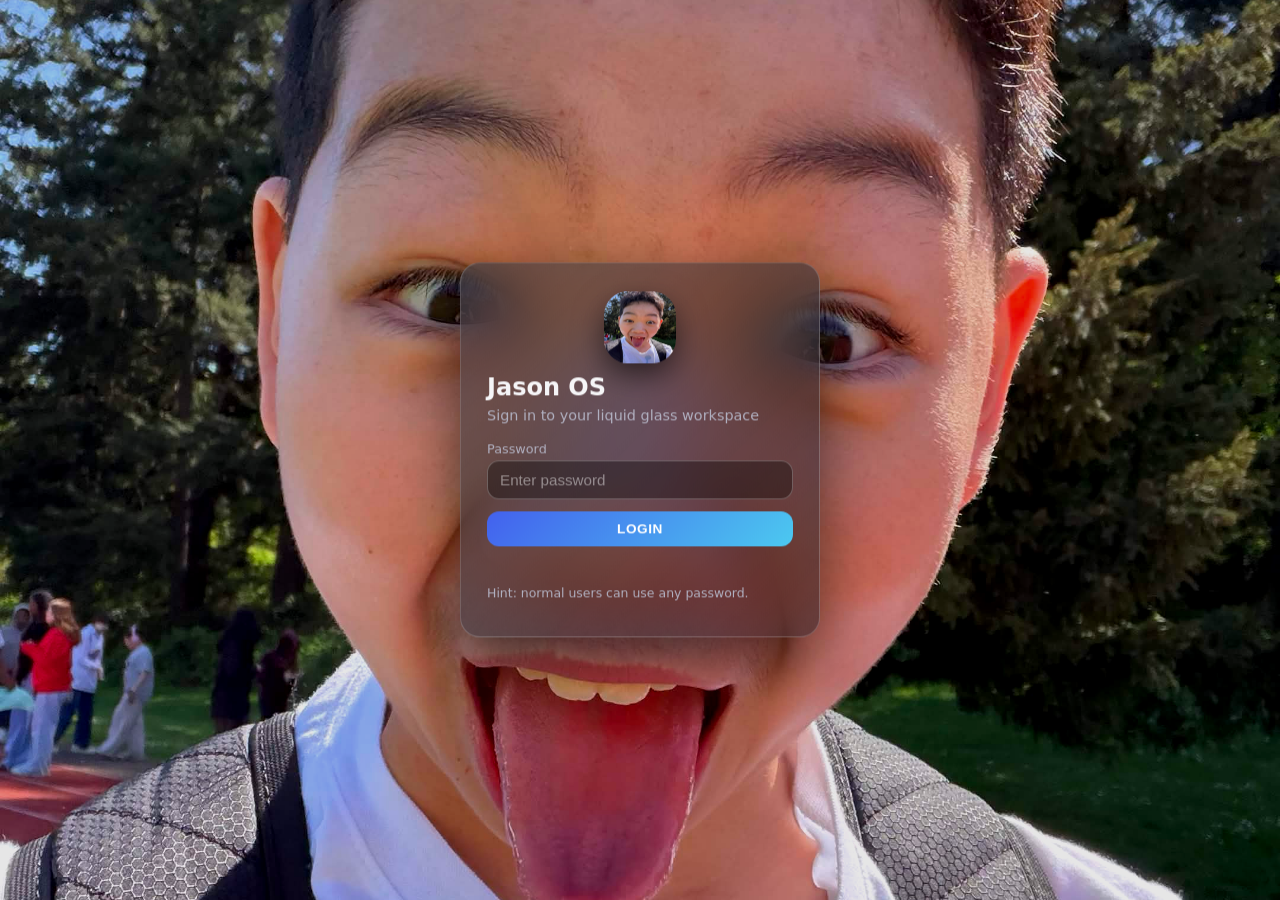
==== admin.html @ bb7172a2 "fully new stuff" ====
<!DOCTYPE html>
<html lang="en">
<head>
  <meta charset="UTF-8" />
  <title>Jason OS – Admin</title>
  <link rel="icon" href="assets/favicon.ico" />
  <link rel="stylesheet" href="css/index.css" />
  <link rel="stylesheet" href="css/app.css" />
  <meta name="viewport" content="width=device-width, initial-scale=1" />
  <script>
    window.addEventListener("load", () => {
      const isAdmin = sessionStorage.getItem("jason_admin") === "true";
      if (!isAdmin) {
        window.location.href = "index.html";
      }
    });
  </script>
</head>
<body class="os-body">
  <div class="os-wallpaper"></div>

  <div class="admin-shell">
    <div class="top-bar glass">
      <div class="top-left">
        <span class="logo-dot red"></span>
        <span class="logo-dot amber"></span>
        <span class="logo-dot green"></span>
        <span class="logo-text">Jason OS Admin</span>
      </div>
      <div class="top-center">
        <span class="top-pill glass-soft">Root Access</span>
      </div>
      <div class="top-right">
        <span class="status-indicator admin"></span>
        <span class="status-text">Privileged</span>
      </div>
    </div>

    <div class="admin-panel glass centered">
      <h1>Admin Control Center</h1>
      <p class="muted">You are running Jason OS in elevated mode.</p>

      <div class="admin-grid">
        <div class="admin-card glass-soft">
          <h3>Users</h3>
          <p class="muted-small">Manage sessions, roles, and access.</p>
        </div>
        <div class="admin-card glass-soft">
          <h3>Processes</h3>
          <p class="muted-small">Monitor running apps and services.</p>
        </div>
        <div class="admin-card glass-soft">
          <h3>Appearance</h3>
          <p class="muted-small">Liquid glass theme is locked on.</p>
        </div>
        <div class="admin-card glass-soft">
          <h3>Power</h3>
          <p class="muted-small">Reboot or shutdown Jason OS.</p>
        </div>
      </div>

      <button class="btn-primary" onclick="window.location.href='index.html'">
        Exit Admin
      </button>
    </div>
  </div>
</body>
</html>
---- css/index.css ----
:root {
  --bg-wallpaper: url("../assets/wallpaper.png");
  --glass-bg: rgba(18, 22, 35, 0.55);
  --glass-bg-soft: rgba(18, 22, 35, 0.35);
  --glass-border: rgba(255, 255, 255, 0.18);
  --accent: #4cc9f0;
  --accent-strong: #4361ee;
  --text-main: #f5f5f7;
  --text-muted: #b0b0c0;
  --danger: #ff4b6e;
  --radius-lg: 20px;
  --radius-md: 12px;
  --blur-strong: 26px;
  --blur-soft: 16px;
  --shadow-soft: 0 22px 60px rgba(0, 0, 0, 0.55);
  --font-main: system-ui, -apple-system, BlinkMacSystemFont, "SF Pro Text",
    "Segoe UI", sans-serif;
}

*,
*::before,
*::after {
  box-sizing: border-box;
}

html,
body {
  margin: 0;
  padding: 0;
  height: 100%;
  font-family: var(--font-main);
  color: var(--text-main);
}

.os-body,
.boot-body {
  position: relative;
  min-height: 100vh;
  overflow: hidden;
  background: radial-gradient(circle at top, #151827 0, #050712 55%, #02030a 100%);
}

.os-wallpaper {
  position: fixed;
  inset: 0;
  background-image: var(--bg-wallpaper);
  background-size: cover;
  background-position: center;
  filter: saturate(1.2) contrast(1.05) brightness(0.9);
  z-index: -2;
}

.glass {
  background: linear-gradient(
      135deg,
      rgba(255, 255, 255, 0.12),
      rgba(255, 255, 255, 0.02)
    ),
    var(--glass-bg);
  border: 1px solid var(--glass-border);
  backdrop-filter: blur(var(--blur-strong)) saturate(1.4);
  -webkit-backdrop-filter: blur(var(--blur-strong)) saturate(1.4);
  box-shadow: var(--shadow-soft);
  border-radius: var(--radius-lg);
}

.glass-soft {
  background: linear-gradient(
      135deg,
      rgba(255, 255, 255, 0.08),
      rgba(255, 255, 255, 0.01)
    ),
    var(--glass-bg-soft);
  border-radius: var(--radius-md);
  border: 1px solid rgba(255, 255, 255, 0.12);
  backdrop-filter: blur(var(--blur-soft)) saturate(1.3);
  -webkit-backdrop-filter: blur(var(--blur-soft)) saturate(1.3);
}

.centered {
  position: absolute;
  top: 50%;
  left: 50%;
  transform: translate(-50%, -50%);
}

.hidden {
  display: none !important;
}

/* Boot */

.boot-container {
  width: 360px;
  padding: 32px 28px 24px;
  text-align: center;
}

.boot-logo-wrap {
  display: inline-flex;
  padding: 6px;
  border-radius: 24px;
  background: radial-gradient(circle at top, rgba(255, 255, 255, 0.2), transparent);
}

.boot-logo {
  width: 80px;
  height: 80px;
  border-radius: 22px;
}

.boot-title {
  margin: 14px 0 4px;
  font-size: 1.6rem;
  letter-spacing: 0.12em;
  text-transform: uppercase;
}

.boot-subtitle {
  margin: 4px 0 18px;
  color: var(--text-muted);
  font-size: 0.9rem;
}

.boot-progress {
  width: 100%;
  height: 6px;
  border-radius: 999px;
  background: rgba(255, 255, 255, 0.08);
  overflow: hidden;
}

.boot-bar {
  width: 0;
  height: 100%;
  border-radius: inherit;
  background: linear-gradient(90deg, var(--accent), var(--accent-strong));
}

.boot-hint {
  margin-top: 10px;
  font-size: 0.8rem;
  color: var(--text-muted);
}

/* Login */

.login-card {
  width: 360px;
  padding: 28px 26px 24px;
  text-align: left;
}

.login-avatar-wrap {
  display: flex;
  justify-content: center;
  margin-bottom: 10px;
}

.login-avatar {
  width: 72px;
  height: 72px;
  border-radius: 24px;
  box-shadow: 0 12px 30px rgba(0, 0, 0, 0.6);
}

.login-title {
  margin: 0;
  font-size: 1.5rem;
}

.login-subtitle {
  margin: 6px 0 18px;
  color: var(--text-muted);
  font-size: 0.9rem;
}

.login-field-group {
  margin-bottom: 12px;
}

.login-label {
  display: block;
  font-size: 0.8rem;
  color: var(--text-muted);
  margin-bottom: 4px;
}

.login-input {
  width: 100%;
  padding: 10px 12px;
  border-radius: var(--radius-md);
  border: 1px solid rgba(255, 255, 255, 0.25);
  background: rgba(0, 0, 0, 0.35);
  color: var(--text-main);
  outline: none;
  font-size: 0.95rem;
}

.login-input::placeholder {
  color: rgba(255, 255, 255, 0.45);
}

.login-input:focus {
  border-color: var(--accent);
  box-shadow: 0 0 0 1px rgba(76, 201, 240, 0.4);
}

.btn-primary {
  width: 100%;
  padding: 10px 12px;
  border-radius: var(--radius-md);
  border: none;
  cursor: pointer;
  background: linear-gradient(135deg, var(--accent-strong), var(--accent));
  color: #fff;
  font-weight: 600;
  letter-spacing: 0.04em;
  text-transform: uppercase;
  font-size: 0.85rem;
}

.btn-primary:hover {
  filter: brightness(1.05);
}

.login-error {
  margin-top: 8px;
  min-height: 18px;
  font-size: 0.8rem;
  color: var(--danger);
}

.login-footnote {
  margin-top: 10px;
  font-size: 0.78rem;
  color: var(--text-muted);
}

/* Admin */

.admin-shell {
  position: relative;
  width: 100%;
  height: 100vh;
}

.admin-panel {
  width: 760px;
  padding: 28px 26px 24px;
}

.admin-panel h1 {
  margin-top: 0;
  margin-bottom: 6px;
}

.admin-grid {
  margin: 18px 0 20px;
  display: grid;
  grid-template-columns: repeat(2, minmax(0, 1fr));
  gap: 14px;
}

.admin-card {
  padding: 14px 12px;
}

.muted {
  color: var(--text-muted);
  font-size: 0.9rem;
}

.muted-small {
  color: var(--text-muted);
  font-size: 0.82rem;
}
---- css/app.css ----
.desktop {
  position: relative;
  width: 100%;
  height: 100vh;
}

/* Top bar */

.top-bar {
  position: fixed;
  top: 14px;
  left: 50%;
  transform: translateX(-50%);
  width: min(980px, 100% - 32px);
  padding: 8px 14px;
  display: flex;
  justify-content: space-between;
  align-items: center;
  border-radius: 999px;
  font-size: 0.85rem;
}

.top-left,
.top-center,
.top-right {
  display: flex;
  align-items: center;
  gap: 8px;
}

.logo-text {
  font-weight: 600;
  letter-spacing: 0.12em;
  text-transform: uppercase;
  font-size: 0.78rem;
}

.logo-dot {
  width: 8px;
  height: 8px;
  border-radius: 999px;
}

.logo-dot.red {
  background: #ff5f57;
}

.logo-dot.amber {
  background: #febc2e;
}

.logo-dot.green {
  background: #28c840;
}

.top-pill {
  padding: 4px 10px;
  font-size: 0.75rem;
}

.status-indicator {
  width: 8px;
  height: 8px;
  border-radius: 999px;
  background: #4ade80;
  box-shadow: 0 0 0 4px rgba(74, 222, 128, 0.18);
}

.status-indicator.admin {
  background: #f97316;
  box-shadow: 0 0 0 4px rgba(249, 115, 22, 0.18);
}

.status-text {
  font-size: 0.78rem;
  color: var(--text-muted);
}

/* Dock */

.dock {
  position: fixed;
  bottom: 18px;
  left: 50%;
  transform: translateX(-50%);
  display: flex;
  gap: 14px;
  padding: 8px 14px;
  border-radius: 999px;
  backdrop-filter: blur(22px) saturate(1.4);
  -webkit-backdrop-filter: blur(22px) saturate(1.4);
}

.dock-item {
  border: none;
  background: transparent;
  display: flex;
  flex-direction: column;
  align-items: center;
  font-size: 0.75rem;
  color: var(--text-muted);
  cursor: pointer;
  padding: 4px 6px;
}

.dock-item img {
  width: 44px;
  height: 44px;
  border-radius: 16px;
  margin-bottom: 4px;
  transition: transform 0.18s ease, box-shadow 0.18s ease;
}

/* Dock hover + bounce */

.dock-hover {
  transform: scale(1.22) translateY(-6px);
  box-shadow: 0 14px 30px rgba(0, 0, 0, 0.6);
}

.dock-bounce {
  animation: dockBounce 0.6s ease;
}

@keyframes dockBounce {
  0% {
    transform: translateY(0);
  }
  30% {
    transform: translateY(-18px);
  }
  60% {
    transform: translateY(4px);
  }
  100% {
    transform: translateY(0);
  }
}

/* Window */

.window {
  position: absolute;
  top: 20%;
  left: 50%;
  transform: translateX(-50%);
  width: min(760px, 100% - 40px);
  min-height: 260px;
  overflow: hidden;
}

.window-header {
  display: flex;
  justify-content: space-between;
  align-items: center;
  padding: 8px 12px;
  border-bottom: 1px solid rgba(255, 255, 255, 0.18);
  font-size: 0.85rem;
}

.window-left {
  display: flex;
  align-items: center;
  gap: 8px;
}

.win-dot {
  width: 10px;
  height: 10px;
  border-radius: 999px;
  display: inline-block;
  cursor: pointer;
}

.win-dot.close {
  background: #ff5f57;
}

.win-dot.min {
  background: #febc2e;
}

.win-dot.max {
  background: #28c840;
}

.window-title {
  font-size: 0.82rem;
  color: var(--text-muted);
}

.window-right {
  display: flex;
  align-items: center;
}

.window-badge {
  padding: 3px 8px;
  border-radius: 999px;
  font-size: 0.72rem;
  background: rgba(255, 255, 255, 0.08);
  color: var(--text-muted);
}

.window-body {
  padding: 16px 14px 18px;
}

.window-columns {
  display: grid;
  grid-template-columns: minmax(0, 2fr) minmax(0, 1.2fr);
  gap: 16px;
}

.window-col h1 {
  margin-top: 0;
  margin-bottom: 6px;
}

.window-col p {
  margin: 0;
}

.feature-list {
  list-style: none;
  padding: 0;
  margin: 12px 0 0;
}

.feature-list li {
  display: flex;
  align-items: center;
  gap: 6px;
  font-size: 0.86rem;
  color: var(--text-muted);
  margin-bottom: 4px;
}

.feature-list .bullet {
  width: 6px;
  height: 6px;
  border-radius: 999px;
  background: var(--accent);
}

/* Text helpers */

.muted {
  color: var(--text-muted);
  font-size: 0.9rem;
}

.muted-small {
  color: var(--text-muted);
  font-size: 0.82rem;
}

/* Window animations */

.window-zoom {
  animation: zoomOpen 0.28s cubic-bezier(0.25, 0.8, 0.25, 1);
}

@keyframes zoomOpen {
  0% {
    transform: translateX(-50%) scale(0.82);
    opacity: 0;
  }
  100% {
    transform: translateX(-50%) scale(1);
    opacity: 1;
  }
}

.window-minimize {
  animation: minimizeWin 0.28s cubic-bezier(0.4, 0, 0.2, 1);
  transform-origin: bottom center;
}

@keyframes minimizeWin {
  0% {
    transform: translateX(-50%) scale(1);
    opacity: 1;
  }
  100% {
    transform: translateX(-50%) scale(0.1) translateY(40px);
    opacity: 0;
  }
}

/* Responsive tweaks */

@media (max-width: 640px) {
  .top-bar {
    width: calc(100% - 20px);
  }

  .window-columns {
    grid-template-columns: minmax(0, 1fr);
  }

  .admin-panel {
    width: calc(100% - 32px);
  }

  .login-card {
    width: calc(100% - 32px);
  }
}
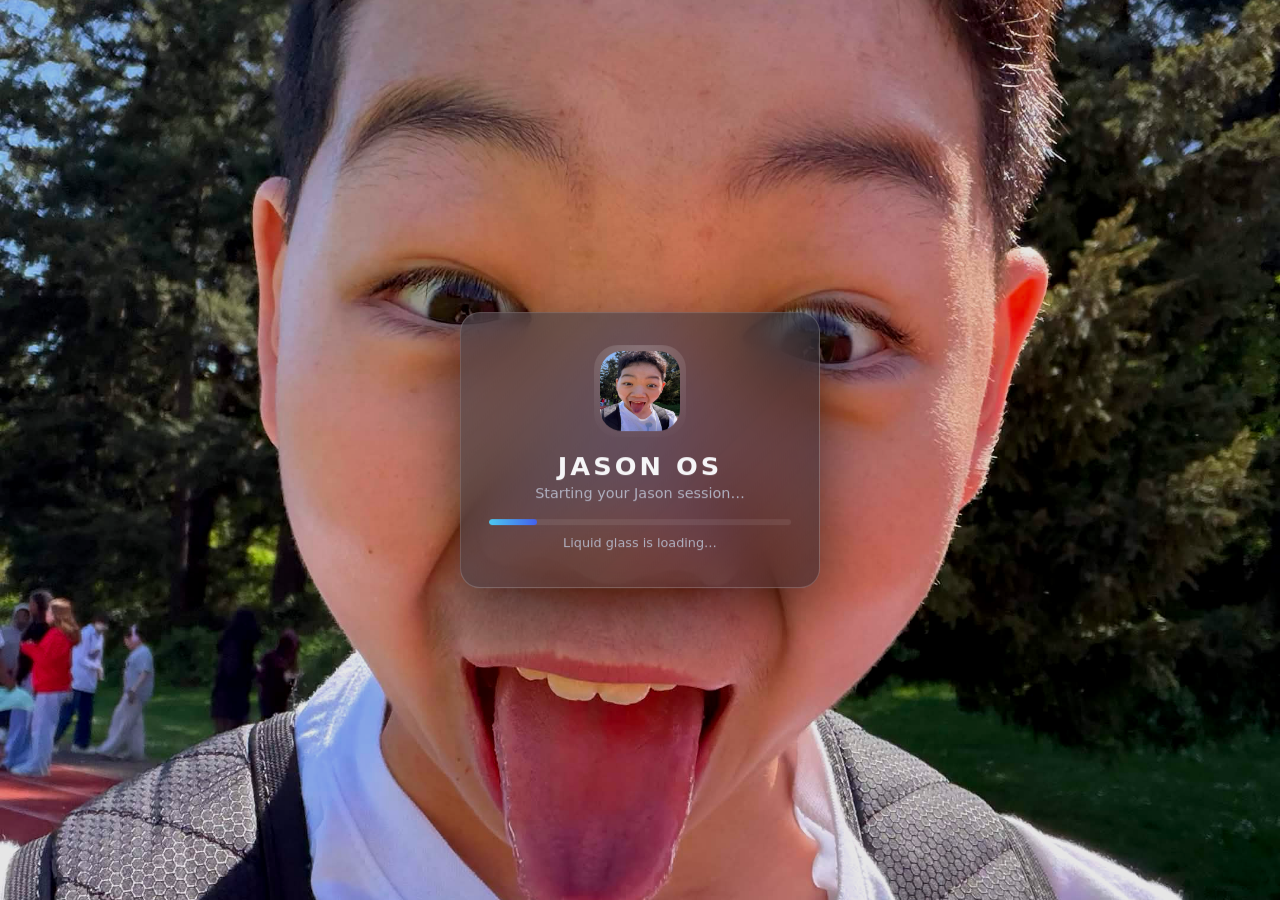
==== commit dec77813: "new stuff" ====
--- a/admin.html
+++ b/admin.html
@@ -4,6 +4,7 @@
   <meta charset="UTF-8" />
   <title>Jason OS – Admin</title>
   <link rel="icon" href="assets/favicon.ico" />
+  <link rel="stylesheet" href="https://fonts.googleapis.com/css2?family=Montserrat:wght@500;700&display=swap" />
   <link rel="stylesheet" href="css/index.css" />
   <link rel="stylesheet" href="css/app.css" />
   <meta name="viewport" content="width=device-width, initial-scale=1" />
@@ -11,7 +12,7 @@
     window.addEventListener("load", () => {
       const isAdmin = sessionStorage.getItem("jason_admin") === "true";
       if (!isAdmin) {
-        window.location.href = "index.html";
+        window.location.href = "boot/boot.html";
       }
     });
   </script>
@@ -59,7 +60,7 @@
         </div>
       </div>
 
-      <button class="btn-primary" onclick="window.location.href='index.html'">
+      <button class="btn-primary" onclick="window.location.href='boot/boot.html'">
         Exit Admin
       </button>
     </div>
--- a/css/index.css
+++ b/css/index.css
@@ -1,5 +1,6 @@
 :root {
-  --bg-wallpaper: url("../assets/wallpaper.png");
+  --bg-wallpaper-light: url("../assets/wallpaper.png");
+  --bg-wallpaper-dark: url("../assets/wallpaper-dark.png");
   --glass-bg: rgba(18, 22, 35, 0.55);
   --glass-bg-soft: rgba(18, 22, 35, 0.35);
   --glass-border: rgba(255, 255, 255, 0.18);
@@ -43,11 +44,17 @@
 .os-wallpaper {
   position: fixed;
   inset: 0;
-  background-image: var(--bg-wallpaper);
+  background-image: var(--bg-wallpaper-light);
   background-size: cover;
   background-position: center;
   filter: saturate(1.2) contrast(1.05) brightness(0.9);
   z-index: -2;
+}
+
+@media (prefers-color-scheme: dark) {
+  .os-wallpaper {
+    background-image: var(--bg-wallpaper-dark);
+  }
 }
 
 .glass {
@@ -143,65 +150,44 @@
   color: var(--text-muted);
 }
 
-/* Login */
-
-.login-card {
+/* Auth */
+
+.auth-shell {
+  position: fixed;
+  inset: 0;
+  display: flex;
+  align-items: center;
+  justify-content: center;
+  padding: 16px;
+}
+
+.auth-card {
   width: 360px;
-  padding: 28px 26px 24px;
-  text-align: left;
-}
-
-.login-avatar-wrap {
-  display: flex;
-  justify-content: center;
-  margin-bottom: 10px;
-}
-
-.login-avatar {
-  width: 72px;
-  height: 72px;
-  border-radius: 24px;
-  box-shadow: 0 12px 30px rgba(0, 0, 0, 0.6);
-}
-
-.login-title {
-  margin: 0;
-  font-size: 1.5rem;
-}
-
-.login-subtitle {
-  margin: 6px 0 18px;
-  color: var(--text-muted);
-  font-size: 0.9rem;
-}
-
-.login-field-group {
+  padding: 24px 22px 20px;
+}
+
+.auth-card h2 {
+  margin-top: 0;
   margin-bottom: 12px;
 }
 
-.login-label {
-  display: block;
-  font-size: 0.8rem;
-  color: var(--text-muted);
-  margin-bottom: 4px;
-}
-
-.login-input {
-  width: 100%;
-  padding: 10px 12px;
+.auth-input {
+  width: 100%;
+  padding: 9px 11px;
   border-radius: var(--radius-md);
   border: 1px solid rgba(255, 255, 255, 0.25);
   background: rgba(0, 0, 0, 0.35);
   color: var(--text-main);
   outline: none;
-  font-size: 0.95rem;
-}
-
-.login-input::placeholder {
+  font-size: 0.9rem;
+  margin-bottom: 10px;
+}
+
+.auth-input::placeholder {
   color: rgba(255, 255, 255, 0.45);
 }
 
-.login-input:focus {
+.auth-input:focus {
   border-color: var(--accent);
   box-shadow: 0 0 0 1px rgba(76, 201, 240, 0.4);
 }
@@ -224,17 +210,22 @@
   filter: brightness(1.05);
 }
 
-.login-error {
-  margin-top: 8px;
+.auth-error {
+  margin-top: 6px;
   min-height: 18px;
   font-size: 0.8rem;
   color: var(--danger);
 }
 
-.login-footnote {
+.auth-switch {
   margin-top: 10px;
-  font-size: 0.78rem;
-  color: var(--text-muted);
+  font-size: 0.8rem;
+  color: var(--text-muted);
+}
+
+.auth-switch span {
+  color: var(--accent);
+  cursor: pointer;
 }
 
 /* Admin */
--- a/css/app.css
+++ b/css/app.css
@@ -76,6 +76,47 @@
   color: var(--text-muted);
 }
 
+.logout-btn {
+  padding: 6px 12px;
+  border-radius: 12px;
+  border: none;
+  cursor: pointer;
+  color: var(--text-main);
+  background: rgba(255, 255, 255, 0.08);
+  font-size: 0.75rem;
+}
+
+.logout-btn:hover {
+  background: rgba(255, 255, 255, 0.18);
+}
+
+/* Desktop title */
+
+.desktop-title {
+  position: fixed;
+  top: 22%;
+  left: 50%;
+  transform: translateX(-50%);
+  text-align: center;
+  pointer-events: none;
+}
+
+.jason-title {
+  font-family: "Montserrat", sans-serif;
+  font-size: 4rem;
+  font-weight: 700;
+  color: white;
+  text-shadow: 0 8px 30px rgba(0, 0, 0, 0.4);
+  margin: 0;
+}
+
+.jason-subtitle {
+  font-family: "Montserrat", sans-serif;
+  font-size: 1.2rem;
+  color: rgba(255, 255, 255, 0.85);
+  margin-top: 8px;
+}
+
 /* Dock */
 
 .dock {
@@ -137,11 +178,11 @@
   }
 }
 
-/* Window */
+/* Windows */
 
 .window {
   position: absolute;
-  top: 20%;
+  top: 32%;
   left: 50%;
   transform: translateX(-50%);
   width: min(760px, 100% - 40px);
@@ -243,19 +284,9 @@
   background: var(--accent);
 }
 
-/* Text helpers */
-
-.muted {
-  color: var(--text-muted);
-  font-size: 0.9rem;
-}
-
-.muted-small {
-  color: var(--text-muted);
-  font-size: 0.82rem;
-}
-
-/* Window animations */
+/* Profile window reuses .window + .auth-input */
+
+/* Animations */
 
 .window-zoom {
   animation: zoomOpen 0.28s cubic-bezier(0.25, 0.8, 0.25, 1);
@@ -288,7 +319,7 @@
   }
 }
 
-/* Responsive tweaks */
+/* Responsive */
 
 @media (max-width: 640px) {
   .top-bar {
@@ -303,7 +334,16 @@
     width: calc(100% - 32px);
   }
 
-  .login-card {
+  .auth-card,
+  .boot-container {
     width: calc(100% - 32px);
   }
+
+  .jason-title {
+    font-size: 2.8rem;
+  }
+
+  .jason-subtitle {
+    font-size: 1rem;
+  }
 }
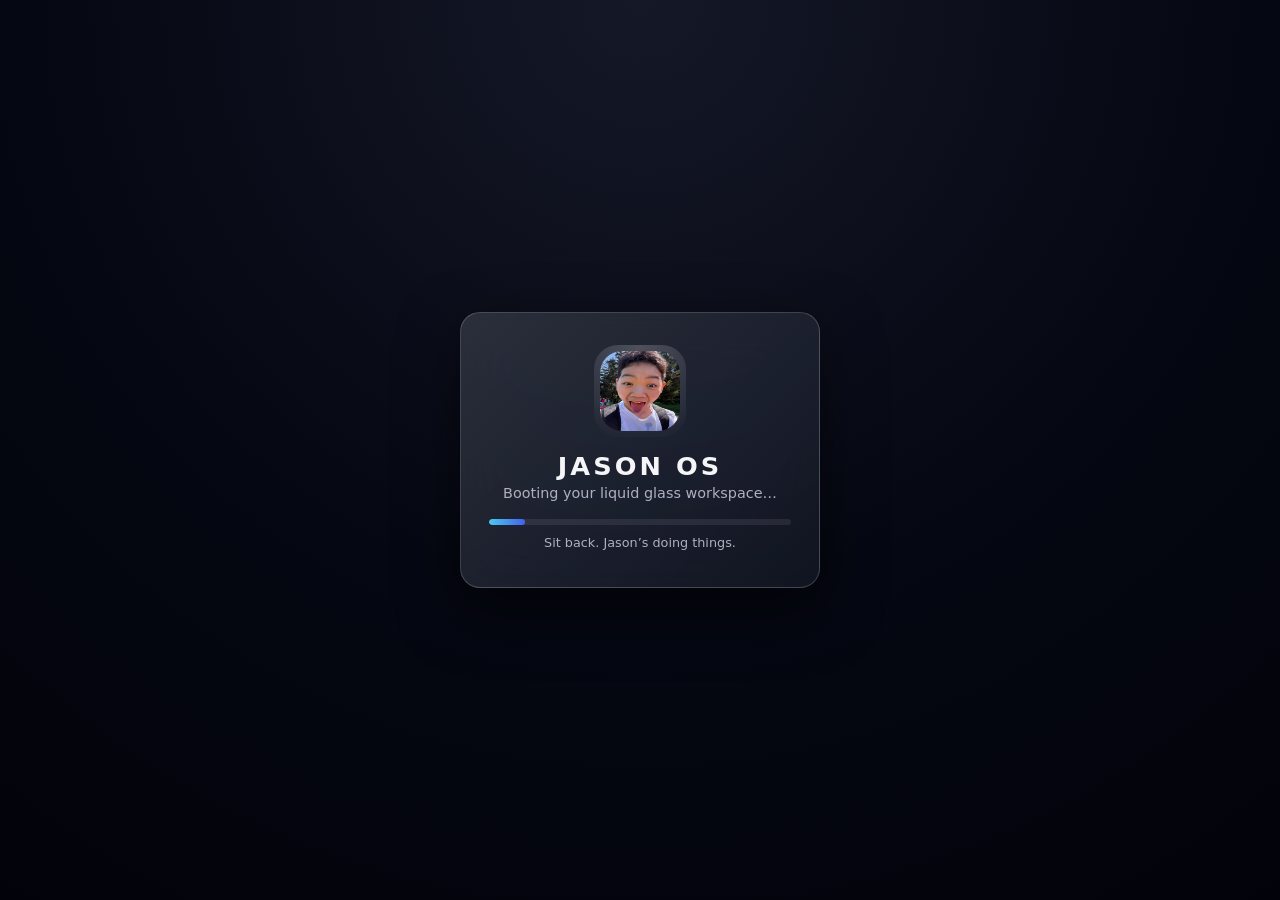
==== commit ba5f2233: "new ui and boot system" ====
--- a/admin.html
+++ b/admin.html
@@ -60,8 +60,8 @@
         </div>
       </div>
 
-      <button class="btn-primary" onclick="window.location.href='boot/boot.html'">
-        Exit Admin
+      <button class="btn-primary" onclick="window.location.href='index.html'">
+        Back to Desktop
       </button>
     </div>
   </div>
--- a/css/index.css
+++ b/css/index.css
@@ -1,6 +1,5 @@
 :root {
-  --bg-wallpaper-light: url("../assets/wallpaper.png");
-  --bg-wallpaper-dark: url("../assets/wallpaper-dark.png");
+  --bg-wallpaper: url("../assets/wallpaper-jason.png");
   --glass-bg: rgba(18, 22, 35, 0.55);
   --glass-bg-soft: rgba(18, 22, 35, 0.35);
   --glass-border: rgba(255, 255, 255, 0.18);
@@ -44,17 +43,11 @@
 .os-wallpaper {
   position: fixed;
   inset: 0;
-  background-image: var(--bg-wallpaper-light);
+  background-image: var(--bg-wallpaper);
   background-size: cover;
   background-position: center;
   filter: saturate(1.2) contrast(1.05) brightness(0.9);
   z-index: -2;
-}
-
-@media (prefers-color-scheme: dark) {
-  .os-wallpaper {
-    background-image: var(--bg-wallpaper-dark);
-  }
 }
 
 .glass {
@@ -97,6 +90,14 @@
 
 /* Boot */
 
+.boot-center {
+  position: fixed;
+  inset: 0;
+  display: flex;
+  align-items: center;
+  justify-content: center;
+}
+
 .boot-container {
   width: 360px;
   padding: 32px 28px 24px;
--- a/css/app.css
+++ b/css/app.css
@@ -78,7 +78,7 @@
 
 .logout-btn {
   padding: 6px 12px;
-  border-radius: 12px;
+  border-radius: 999px;
   border: none;
   cursor: pointer;
   color: var(--text-main);
@@ -125,8 +125,8 @@
   left: 50%;
   transform: translateX(-50%);
   display: flex;
-  gap: 14px;
-  padding: 8px 14px;
+  gap: 18px;
+  padding: 10px 18px;
   border-radius: 999px;
   backdrop-filter: blur(22px) saturate(1.4);
   -webkit-backdrop-filter: blur(22px) saturate(1.4);
@@ -141,13 +141,13 @@
   font-size: 0.75rem;
   color: var(--text-muted);
   cursor: pointer;
-  padding: 4px 6px;
+  padding: 6px 8px;
 }
 
 .dock-item img {
-  width: 44px;
-  height: 44px;
-  border-radius: 16px;
+  width: 52px;
+  height: 52px;
+  border-radius: 18px;
   margin-bottom: 4px;
   transition: transform 0.18s ease, box-shadow 0.18s ease;
 }
@@ -284,7 +284,41 @@
   background: var(--accent);
 }
 
-/* Profile window reuses .window + .auth-input */
+/* Settings */
+
+.theme-grid {
+  display: flex;
+  gap: 10px;
+  margin-top: 12px;
+  flex-wrap: wrap;
+}
+
+.theme-btn {
+  padding: 6px 12px;
+  border-radius: 999px;
+  border: 1px solid rgba(255, 255, 255, 0.25);
+  background: rgba(0, 0, 0, 0.35);
+  color: var(--text-main);
+  cursor: pointer;
+  font-size: 0.8rem;
+}
+
+.theme-btn:hover {
+  border-color: var(--accent);
+}
+
+/* Iframe apps */
+
+.iframe-body {
+  padding: 0;
+}
+
+.app-iframe {
+  width: 100%;
+  height: 420px;
+  border: none;
+  border-radius: 0 0 var(--radius-lg) var(--radius-lg);
+}
 
 /* Animations */
 
@@ -346,4 +380,8 @@
   .jason-subtitle {
     font-size: 1rem;
   }
+
+  .app-iframe {
+    height: 320px;
+  }
 }
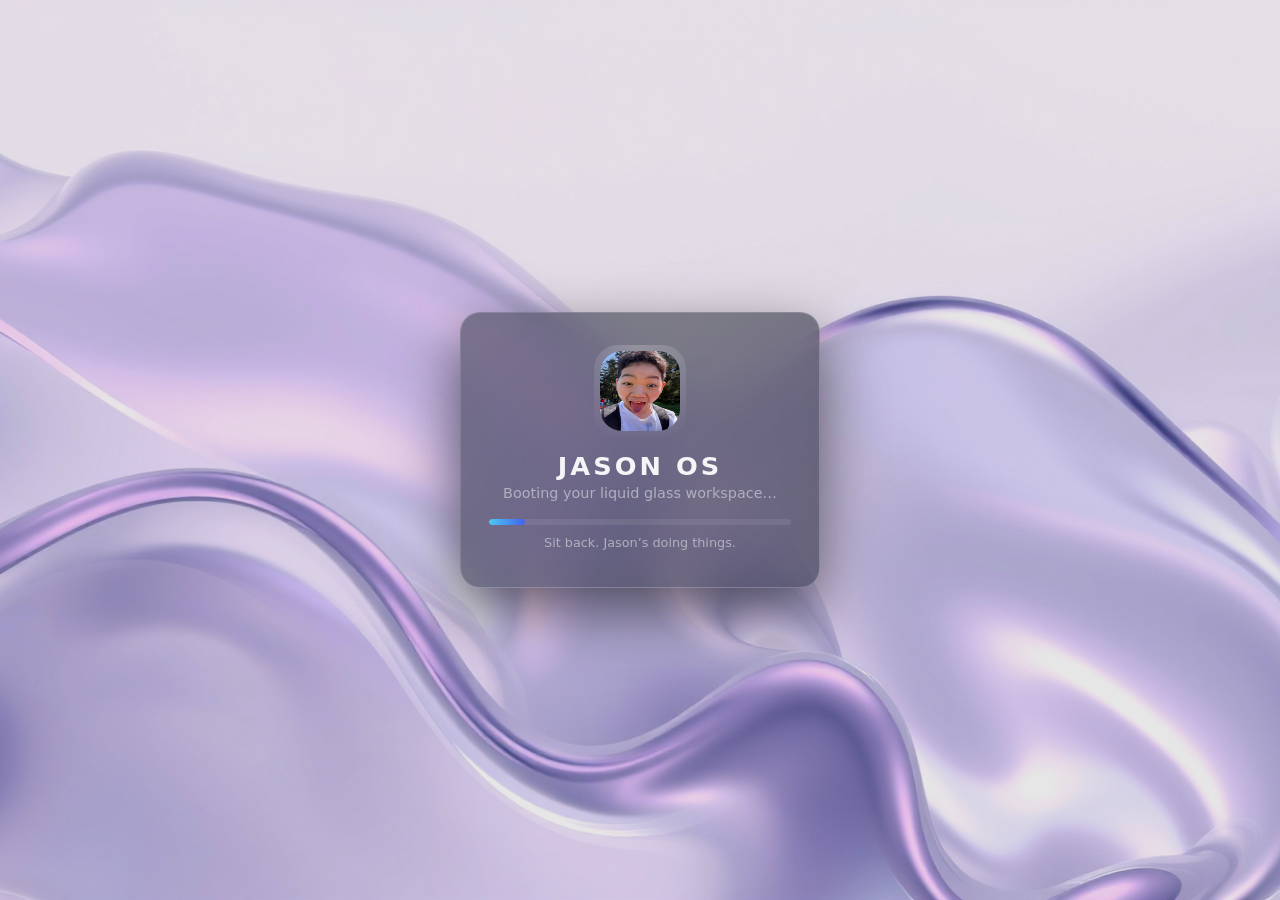
==== commit e178d2cc: "new stuff kool" ====
--- a/admin.html
+++ b/admin.html
@@ -13,7 +13,51 @@
       const isAdmin = sessionStorage.getItem("jason_admin") === "true";
       if (!isAdmin) {
         window.location.href = "boot/boot.html";
+        return;
       }
+
+      const usersList = document.getElementById("users-list");
+      const msgInput = document.getElementById("global-message");
+      const msgStatus = document.getElementById("msg-status");
+
+      function renderUsers() {
+        usersList.innerHTML = "";
+        const accounts = JSON.parse(localStorage.getItem("jason_accounts") || "{}");
+        Object.keys(accounts).forEach((user) => {
+          const li = document.createElement("li");
+          li.className = "user-row";
+          li.innerHTML = `
+            <span>${user}</span>
+            <button class="ban-btn" data-user="${user}">Ban</button>
+          `;
+          usersList.appendChild(li);
+        });
+
+        usersList.querySelectorAll(".ban-btn").forEach((btn) => {
+          btn.addEventListener("click", () => {
+            const u = btn.getAttribute("data-user");
+            const accounts = JSON.parse(localStorage.getItem("jason_accounts") || "{}");
+            delete accounts[u];
+            localStorage.setItem("jason_accounts", JSON.stringify(accounts));
+            if (localStorage.getItem("jason_session") === u) {
+              localStorage.removeItem("jason_session");
+            }
+            renderUsers();
+          });
+        });
+      }
+
+      renderUsers();
+
+      document.getElementById("send-global").addEventListener("click", () => {
+        const text = msgInput.value.trim();
+        if (!text) {
+          msgStatus.textContent = "Message cannot be empty.";
+          return;
+        }
+        localStorage.setItem("jason_global_message", text);
+        msgStatus.textContent = "Global message set.";
+      });
     });
   </script>
 </head>
@@ -41,26 +85,15 @@
       <h1>Admin Control Center</h1>
       <p class="muted">You are running Jason OS in elevated mode.</p>
 
-      <div class="admin-grid">
-        <div class="admin-card glass-soft">
-          <h3>Users</h3>
-          <p class="muted-small">Manage sessions, roles, and access.</p>
-        </div>
-        <div class="admin-card glass-soft">
-          <h3>Processes</h3>
-          <p class="muted-small">Monitor running apps and services.</p>
-        </div>
-        <div class="admin-card glass-soft">
-          <h3>Appearance</h3>
-          <p class="muted-small">Liquid glass theme is locked on.</p>
-        </div>
-        <div class="admin-card glass-soft">
-          <h3>Power</h3>
-          <p class="muted-small">Reboot or shutdown Jason OS.</p>
-        </div>
-      </div>
+      <h3>Users</h3>
+      <ul id="users-list" class="users-list"></ul>
 
-      <button class="btn-primary" onclick="window.location.href='index.html'">
+      <h3>Global Message</h3>
+      <textarea id="global-message" class="auth-input" rows="3" placeholder="Enter a message shown to all users"></textarea>
+      <button id="send-global" class="btn-primary">Send Global Message</button>
+      <p id="msg-status" class="muted-small"></p>
+
+      <button class="btn-primary" style="margin-top:16px" onclick="window.location.href='index.html'">
         Back to Desktop
       </button>
     </div>
--- a/css/index.css
+++ b/css/index.css
@@ -266,4 +266,57 @@
 .muted-small {
   color: var(--text-muted);
   font-size: 0.82rem;
-}+}
+:root {
+  --bg-wallpaper: url("../assets/app-default.png");
+  --glass-bg: rgba(18, 22, 35, 0.55);
+  --glass-bg-soft: rgba(18, 22, 35, 0.35);
+  --glass-border: rgba(255, 255, 255, 0.18);
+  --accent: #4cc9f0;
+  --accent-strong: #4361ee;
+  --text-main: #f5f5f7;
+  --text-muted: #b0b0c0;
+  --danger: #ff4b6e;
+  --radius-lg: 20px;
+  --radius-md: 12px;
+  --blur-strong: 26px;
+  --blur-soft: 16px;
+  --shadow-soft: 0 22px 60px rgba(0, 0, 0, 0.55);
+  --font-main: system-ui, -apple-system, BlinkMacSystemFont, "SF Pro Text",
+    "Segoe UI", sans-serif;
+}
+
+*,
+*::before,
+*::after {
+  box-sizing: border-box;
+}
+
+html,
+body {
+  margin: 0;
+  padding: 0;
+  height: 100%;
+  font-family: var(--font-main);
+  color: var(--text-main);
+}
+
+.os-body,
+.boot-body {
+  position: relative;
+  min-height: 100vh;
+  overflow: hidden;
+  background: radial-gradient(circle at top, #151827 0, #050712 55%, #02030a 100%);
+}
+
+.os-wallpaper {
+  position: fixed;
+  inset: 0;
+  background-image: var(--bg-wallpaper);
+  background-size: cover;
+  background-position: center;
+  filter: saturate(1.2) contrast(1.05) brightness(0.9);
+  z-index: -2;
+}
+
+/* glass, auth, admin, boot etc. remain same as previous version */
--- a/css/app.css
+++ b/css/app.css
@@ -384,4 +384,27 @@
   .app-iframe {
     height: 320px;
   }
-}+}
+.users-list {
+  list-style: none;
+  padding: 0;
+  margin: 8px 0 16px;
+}
+
+.user-row {
+  display: flex;
+  justify-content: space-between;
+  align-items: center;
+  padding: 4px 0;
+  font-size: 0.85rem;
+}
+
+.ban-btn {
+  padding: 4px 8px;
+  border-radius: 999px;
+  border: none;
+  cursor: pointer;
+  background: rgba(239, 68, 68, 0.2);
+  color: #fecaca;
+  font-size: 0.75rem;
+}
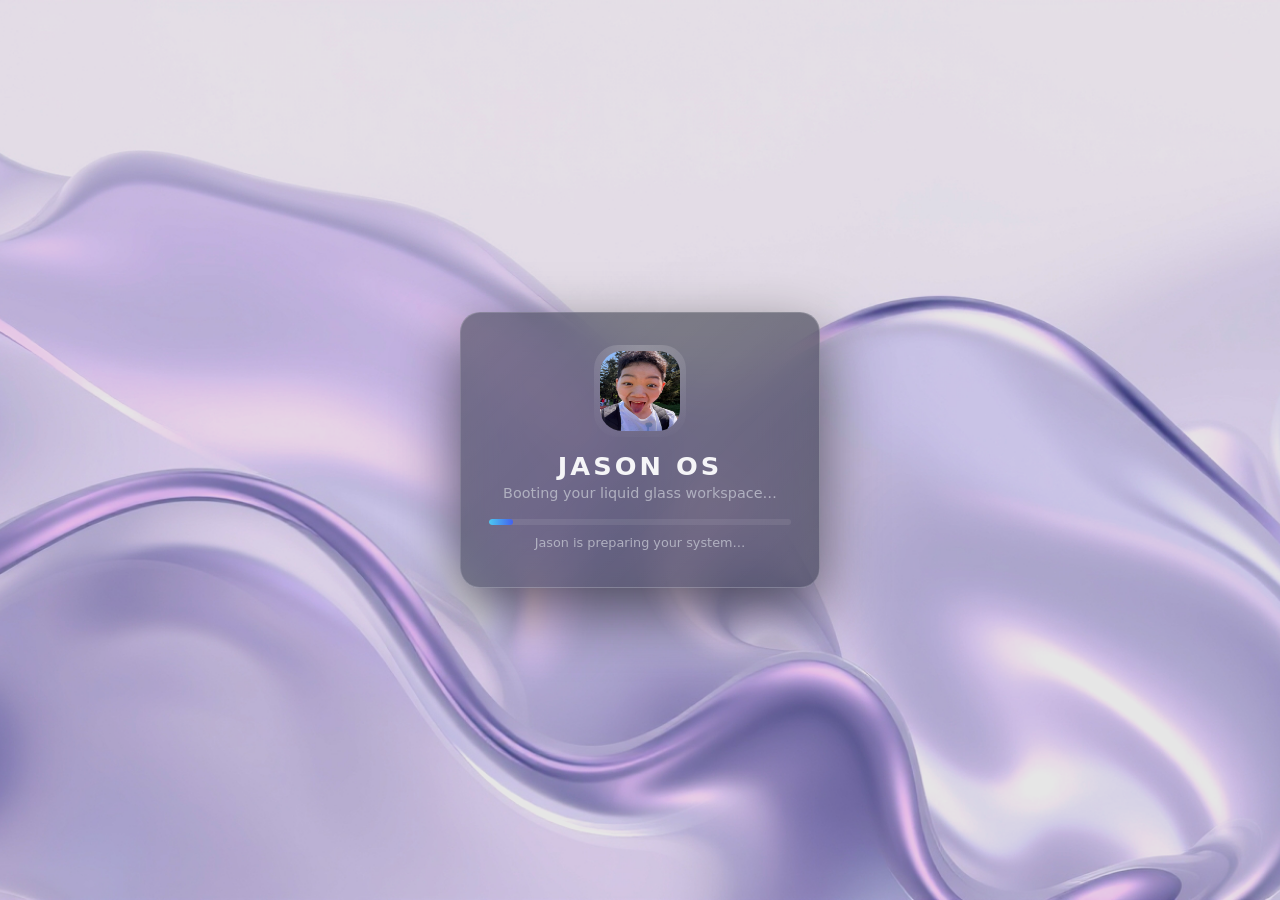
==== commit a166465a: "new stuff changed a lot" ====
--- a/admin.html
+++ b/admin.html
@@ -3,11 +3,11 @@
 <head>
   <meta charset="UTF-8" />
   <title>Jason OS – Admin</title>
-  <link rel="icon" href="assets/favicon.ico" />
-  <link rel="stylesheet" href="https://fonts.googleapis.com/css2?family=Montserrat:wght@500;700&display=swap" />
+  <link rel="icon" href="assets/jason.png" />
   <link rel="stylesheet" href="css/index.css" />
   <link rel="stylesheet" href="css/app.css" />
   <meta name="viewport" content="width=device-width, initial-scale=1" />
+
   <script>
     window.addEventListener("load", () => {
       const isAdmin = sessionStorage.getItem("jason_admin") === "true";
@@ -23,6 +23,7 @@
       function renderUsers() {
         usersList.innerHTML = "";
         const accounts = JSON.parse(localStorage.getItem("jason_accounts") || "{}");
+
         Object.keys(accounts).forEach((user) => {
           const li = document.createElement("li");
           li.className = "user-row";
@@ -39,9 +40,11 @@
             const accounts = JSON.parse(localStorage.getItem("jason_accounts") || "{}");
             delete accounts[u];
             localStorage.setItem("jason_accounts", JSON.stringify(accounts));
+
             if (localStorage.getItem("jason_session") === u) {
               localStorage.removeItem("jason_session");
             }
+
             renderUsers();
           });
         });
@@ -55,26 +58,28 @@
           msgStatus.textContent = "Message cannot be empty.";
           return;
         }
+
         localStorage.setItem("jason_global_message", text);
-        msgStatus.textContent = "Global message set.";
+        msgStatus.textContent = "Global message sent.";
       });
     });
   </script>
 </head>
+
 <body class="os-body">
   <div class="os-wallpaper"></div>
 
   <div class="admin-shell">
     <div class="top-bar glass">
       <div class="top-left">
-        <span class="logo-dot red"></span>
-        <span class="logo-dot amber"></span>
-        <span class="logo-dot green"></span>
-        <span class="logo-text">Jason OS Admin</span>
+        <img src="assets/jason.png" class="admin-logo" />
+        <span class="logo-text">Jason Admin</span>
       </div>
+
       <div class="top-center">
         <span class="top-pill glass-soft">Root Access</span>
       </div>
+
       <div class="top-right">
         <span class="status-indicator admin"></span>
         <span class="status-text">Privileged</span>
@@ -82,8 +87,8 @@
     </div>
 
     <div class="admin-panel glass centered">
-      <h1>Admin Control Center</h1>
-      <p class="muted">You are running Jason OS in elevated mode.</p>
+      <h1>Jason Admin Panel</h1>
+      <p class="muted">Manage users and broadcast system messages.</p>
 
       <h3>Users</h3>
       <ul id="users-list" class="users-list"></ul>
--- a/css/index.css
+++ b/css/index.css
@@ -1,272 +1,3 @@
-:root {
-  --bg-wallpaper: url("../assets/wallpaper-jason.png");
-  --glass-bg: rgba(18, 22, 35, 0.55);
-  --glass-bg-soft: rgba(18, 22, 35, 0.35);
-  --glass-border: rgba(255, 255, 255, 0.18);
-  --accent: #4cc9f0;
-  --accent-strong: #4361ee;
-  --text-main: #f5f5f7;
-  --text-muted: #b0b0c0;
-  --danger: #ff4b6e;
-  --radius-lg: 20px;
-  --radius-md: 12px;
-  --blur-strong: 26px;
-  --blur-soft: 16px;
-  --shadow-soft: 0 22px 60px rgba(0, 0, 0, 0.55);
-  --font-main: system-ui, -apple-system, BlinkMacSystemFont, "SF Pro Text",
-    "Segoe UI", sans-serif;
-}
-
-*,
-*::before,
-*::after {
-  box-sizing: border-box;
-}
-
-html,
-body {
-  margin: 0;
-  padding: 0;
-  height: 100%;
-  font-family: var(--font-main);
-  color: var(--text-main);
-}
-
-.os-body,
-.boot-body {
-  position: relative;
-  min-height: 100vh;
-  overflow: hidden;
-  background: radial-gradient(circle at top, #151827 0, #050712 55%, #02030a 100%);
-}
-
-.os-wallpaper {
-  position: fixed;
-  inset: 0;
-  background-image: var(--bg-wallpaper);
-  background-size: cover;
-  background-position: center;
-  filter: saturate(1.2) contrast(1.05) brightness(0.9);
-  z-index: -2;
-}
-
-.glass {
-  background: linear-gradient(
-      135deg,
-      rgba(255, 255, 255, 0.12),
-      rgba(255, 255, 255, 0.02)
-    ),
-    var(--glass-bg);
-  border: 1px solid var(--glass-border);
-  backdrop-filter: blur(var(--blur-strong)) saturate(1.4);
-  -webkit-backdrop-filter: blur(var(--blur-strong)) saturate(1.4);
-  box-shadow: var(--shadow-soft);
-  border-radius: var(--radius-lg);
-}
-
-.glass-soft {
-  background: linear-gradient(
-      135deg,
-      rgba(255, 255, 255, 0.08),
-      rgba(255, 255, 255, 0.01)
-    ),
-    var(--glass-bg-soft);
-  border-radius: var(--radius-md);
-  border: 1px solid rgba(255, 255, 255, 0.12);
-  backdrop-filter: blur(var(--blur-soft)) saturate(1.3);
-  -webkit-backdrop-filter: blur(var(--blur-soft)) saturate(1.3);
-}
-
-.centered {
-  position: absolute;
-  top: 50%;
-  left: 50%;
-  transform: translate(-50%, -50%);
-}
-
-.hidden {
-  display: none !important;
-}
-
-/* Boot */
-
-.boot-center {
-  position: fixed;
-  inset: 0;
-  display: flex;
-  align-items: center;
-  justify-content: center;
-}
-
-.boot-container {
-  width: 360px;
-  padding: 32px 28px 24px;
-  text-align: center;
-}
-
-.boot-logo-wrap {
-  display: inline-flex;
-  padding: 6px;
-  border-radius: 24px;
-  background: radial-gradient(circle at top, rgba(255, 255, 255, 0.2), transparent);
-}
-
-.boot-logo {
-  width: 80px;
-  height: 80px;
-  border-radius: 22px;
-}
-
-.boot-title {
-  margin: 14px 0 4px;
-  font-size: 1.6rem;
-  letter-spacing: 0.12em;
-  text-transform: uppercase;
-}
-
-.boot-subtitle {
-  margin: 4px 0 18px;
-  color: var(--text-muted);
-  font-size: 0.9rem;
-}
-
-.boot-progress {
-  width: 100%;
-  height: 6px;
-  border-radius: 999px;
-  background: rgba(255, 255, 255, 0.08);
-  overflow: hidden;
-}
-
-.boot-bar {
-  width: 0;
-  height: 100%;
-  border-radius: inherit;
-  background: linear-gradient(90deg, var(--accent), var(--accent-strong));
-}
-
-.boot-hint {
-  margin-top: 10px;
-  font-size: 0.8rem;
-  color: var(--text-muted);
-}
-
-/* Auth */
-
-.auth-shell {
-  position: fixed;
-  inset: 0;
-  display: flex;
-  align-items: center;
-  justify-content: center;
-  padding: 16px;
-}
-
-.auth-card {
-  width: 360px;
-  padding: 24px 22px 20px;
-}
-
-.auth-card h2 {
-  margin-top: 0;
-  margin-bottom: 12px;
-}
-
-.auth-input {
-  width: 100%;
-  padding: 9px 11px;
-  border-radius: var(--radius-md);
-  border: 1px solid rgba(255, 255, 255, 0.25);
-  background: rgba(0, 0, 0, 0.35);
-  color: var(--text-main);
-  outline: none;
-  font-size: 0.9rem;
-  margin-bottom: 10px;
-}
-
-.auth-input::placeholder {
-  color: rgba(255, 255, 255, 0.45);
-}
-
-.auth-input:focus {
-  border-color: var(--accent);
-  box-shadow: 0 0 0 1px rgba(76, 201, 240, 0.4);
-}
-
-.btn-primary {
-  width: 100%;
-  padding: 10px 12px;
-  border-radius: var(--radius-md);
-  border: none;
-  cursor: pointer;
-  background: linear-gradient(135deg, var(--accent-strong), var(--accent));
-  color: #fff;
-  font-weight: 600;
-  letter-spacing: 0.04em;
-  text-transform: uppercase;
-  font-size: 0.85rem;
-}
-
-.btn-primary:hover {
-  filter: brightness(1.05);
-}
-
-.auth-error {
-  margin-top: 6px;
-  min-height: 18px;
-  font-size: 0.8rem;
-  color: var(--danger);
-}
-
-.auth-switch {
-  margin-top: 10px;
-  font-size: 0.8rem;
-  color: var(--text-muted);
-}
-
-.auth-switch span {
-  color: var(--accent);
-  cursor: pointer;
-}
-
-/* Admin */
-
-.admin-shell {
-  position: relative;
-  width: 100%;
-  height: 100vh;
-}
-
-.admin-panel {
-  width: 760px;
-  padding: 28px 26px 24px;
-}
-
-.admin-panel h1 {
-  margin-top: 0;
-  margin-bottom: 6px;
-}
-
-.admin-grid {
-  margin: 18px 0 20px;
-  display: grid;
-  grid-template-columns: repeat(2, minmax(0, 1fr));
-  gap: 14px;
-}
-
-.admin-card {
-  padding: 14px 12px;
-}
-
-.muted {
-  color: var(--text-muted);
-  font-size: 0.9rem;
-}
-
-.muted-small {
-  color: var(--text-muted);
-  font-size: 0.82rem;
-}
 :root {
   --bg-wallpaper: url("../assets/app-default.png");
   --glass-bg: rgba(18, 22, 35, 0.55);
@@ -319,4 +50,235 @@
   z-index: -2;
 }
 
-/* glass, auth, admin, boot etc. remain same as previous version */+.glass {
+  background: linear-gradient(
+      135deg,
+      rgba(255, 255, 255, 0.12),
+      rgba(255, 255, 255, 0.02)
+    ),
+    var(--glass-bg);
+  border: 1px solid var(--glass-border);
+  backdrop-filter: blur(var(--blur-strong)) saturate(1.4);
+  -webkit-backdrop-filter: blur(var(--blur-strong)) saturate(1.4);
+  box-shadow: var(--shadow-soft);
+  border-radius: var(--radius-lg);
+}
+
+.glass-soft {
+  background: linear-gradient(
+      135deg,
+      rgba(255, 255, 255, 0.08),
+      rgba(255, 255, 255, 0.01)
+    ),
+    var(--glass-bg-soft);
+  border-radius: var(--radius-md);
+  border: 1px solid rgba(255, 255, 255, 0.12);
+  backdrop-filter: blur(var(--blur-soft)) saturate(1.3);
+  -webkit-backdrop-filter: blur(var(--blur-soft)) saturate(1.3);
+}
+
+.centered {
+  position: absolute;
+  top: 50%;
+  left: 50%;
+  transform: translate(-50%, -50%);
+}
+
+.hidden {
+  display: none !important;
+}
+
+/* Boot */
+
+.boot-center {
+  position: fixed;
+  inset: 0;
+  display: flex;
+  align-items: center;
+  justify-content: center;
+}
+
+.boot-container {
+  width: 360px;
+  padding: 32px 28px 24px;
+  text-align: center;
+}
+
+.boot-logo-wrap {
+  display: inline-flex;
+  padding: 6px;
+  border-radius: 24px;
+  background: radial-gradient(circle at top, rgba(255, 255, 255, 0.2), transparent);
+}
+
+.boot-logo {
+  width: 80px;
+  height: 80px;
+  border-radius: 22px;
+}
+
+.boot-title {
+  margin: 14px 0 4px;
+  font-size: 1.6rem;
+  letter-spacing: 0.12em;
+  text-transform: uppercase;
+}
+
+.boot-subtitle {
+  margin: 4px 0 18px;
+  color: var(--text-muted);
+  font-size: 0.9rem;
+}
+
+.boot-progress {
+  width: 100%;
+  height: 6px;
+  border-radius: 999px;
+  background: rgba(255, 255, 255, 0.08);
+  overflow: hidden;
+}
+
+.boot-bar {
+  width: 0;
+  height: 100%;
+  border-radius: inherit;
+  background: linear-gradient(90deg, var(--accent), var(--accent-strong));
+}
+
+.boot-hint {
+  margin-top: 10px;
+  font-size: 0.8rem;
+  color: var(--text-muted);
+}
+
+/* Auth */
+
+.auth-shell {
+  position: fixed;
+  inset: 0;
+  display: flex;
+  align-items: center;
+  justify-content: center;
+  padding: 16px;
+}
+
+.auth-card {
+  width: 360px;
+  padding: 24px 22px 20px;
+}
+
+.auth-card h2 {
+  margin-top: 0;
+  margin-bottom: 12px;
+}
+
+.auth-input {
+  width: 100%;
+  padding: 9px 11px;
+  border-radius: var(--radius-md);
+  border: 1px solid rgba(255, 255, 255, 0.25);
+  background: rgba(0, 0, 0, 0.35);
+  color: var(--text-main);
+  outline: none;
+  font-size: 0.9rem;
+  margin-bottom: 10px;
+}
+
+.auth-input::placeholder {
+  color: rgba(255, 255, 255, 0.45);
+}
+
+.auth-input:focus {
+  border-color: var(--accent);
+  box-shadow: 0 0 0 1px rgba(76, 201, 240, 0.4);
+}
+
+.btn-primary {
+  width: 100%;
+  padding: 10px 12px;
+  border-radius: var(--radius-md);
+  border: none;
+  cursor: pointer;
+  background: linear-gradient(135deg, var(--accent-strong), var(--accent));
+  color: #fff;
+  font-weight: 600;
+  letter-spacing: 0.04em;
+  text-transform: uppercase;
+  font-size: 0.85rem;
+}
+
+.btn-primary:hover {
+  filter: brightness(1.05);
+}
+
+.auth-error {
+  margin-top: 6px;
+  min-height: 18px;
+  font-size: 0.8rem;
+  color: var(--danger);
+}
+
+.auth-switch {
+  margin-top: 10px;
+  font-size: 0.8rem;
+  color: var(--text-muted);
+}
+
+.auth-switch span {
+  color: var(--accent);
+  cursor: pointer;
+}
+
+/* Admin */
+
+.admin-shell {
+  position: relative;
+  width: 100%;
+  height: 100vh;
+}
+
+.admin-panel {
+  width: 760px;
+  padding: 28px 26px 24px;
+}
+
+.admin-panel h1 {
+  margin-top: 0;
+  margin-bottom: 6px;
+}
+
+.muted {
+  color: var(--text-muted);
+  font-size: 0.9rem;
+}
+
+.muted-small {
+  color: var(--text-muted);
+  font-size: 0.82rem;
+}
+
+/* Users list */
+
+.users-list {
+  list-style: none;
+  padding: 0;
+  margin: 8px 0 16px;
+}
+
+.user-row {
+  display: flex;
+  justify-content: space-between;
+  align-items: center;
+  padding: 4px 0;
+  font-size: 0.85rem;
+}
+
+.ban-btn {
+  padding: 4px 8px;
+  border-radius: 999px;
+  border: none;
+  cursor: pointer;
+  background: rgba(239, 68, 68, 0.2);
+  color: #fecaca;
+  font-size: 0.75rem;
+}
--- a/css/app.css
+++ b/css/app.css
@@ -117,6 +117,44 @@
   margin-top: 8px;
 }
 
+/* Desktop icons */
+
+.desktop-icons {
+  position: fixed;
+  left: 24px;
+  top: 120px;
+  display: flex;
+  flex-direction: column;
+  gap: 10px;
+}
+
+.desktop-icon {
+  width: 90px;
+  padding: 8px 6px;
+  border-radius: 14px;
+  border: 1px solid rgba(255, 255, 255, 0.18);
+  background: rgba(0, 0, 0, 0.35);
+  opacity: 0.85;
+  display: flex;
+  flex-direction: column;
+  align-items: center;
+  cursor: pointer;
+  color: var(--text-main);
+  font-size: 0.75rem;
+}
+
+.desktop-icon-emoji {
+  width: 40px;
+  height: 40px;
+  border-radius: 12px;
+  margin-bottom: 4px;
+  display: flex;
+  align-items: center;
+  justify-content: center;
+  font-size: 22px;
+  background: rgba(0, 0, 0, 0.45);
+}
+
 /* Dock */
 
 .dock {
@@ -144,11 +182,16 @@
   padding: 6px 8px;
 }
 
-.dock-item img {
+.dock-emoji {
   width: 52px;
   height: 52px;
   border-radius: 18px;
   margin-bottom: 4px;
+  display: flex;
+  align-items: center;
+  justify-content: center;
+  font-size: 28px;
+  background: rgba(0, 0, 0, 0.35);
   transition: transform 0.18s ease, box-shadow 0.18s ease;
 }
 
@@ -188,6 +231,14 @@
   width: min(760px, 100% - 40px);
   min-height: 260px;
   overflow: hidden;
+}
+
+.window-full {
+  top: 60px;
+  left: 50%;
+  transform: translateX(-50%);
+  width: calc(100% - 40px);
+  height: calc(100% - 120px);
 }
 
 .window-header {
@@ -320,6 +371,34 @@
   border-radius: 0 0 var(--radius-lg) var(--radius-lg);
 }
 
+/* Global banner */
+
+.global-banner {
+  position: fixed;
+  top: 64px;
+  left: 50%;
+  transform: translateX(-50%);
+  padding: 8px 14px;
+  display: flex;
+  align-items: center;
+  gap: 10px;
+  z-index: 20;
+}
+
+.global-text {
+  font-size: 0.85rem;
+}
+
+.global-close {
+  padding: 4px 8px;
+  border-radius: 999px;
+  border: none;
+  cursor: pointer;
+  background: rgba(255, 255, 255, 0.16);
+  color: var(--text-main);
+  font-size: 0.75rem;
+}
+
 /* Animations */
 
 .window-zoom {
@@ -384,27 +463,8 @@
   .app-iframe {
     height: 320px;
   }
-}
-.users-list {
-  list-style: none;
-  padding: 0;
-  margin: 8px 0 16px;
-}
-
-.user-row {
-  display: flex;
-  justify-content: space-between;
-  align-items: center;
-  padding: 4px 0;
-  font-size: 0.85rem;
-}
-
-.ban-btn {
-  padding: 4px 8px;
-  border-radius: 999px;
-  border: none;
-  cursor: pointer;
-  background: rgba(239, 68, 68, 0.2);
-  color: #fecaca;
-  font-size: 0.75rem;
-}
+
+  .desktop-icons {
+    left: 10px;
+  }
+}
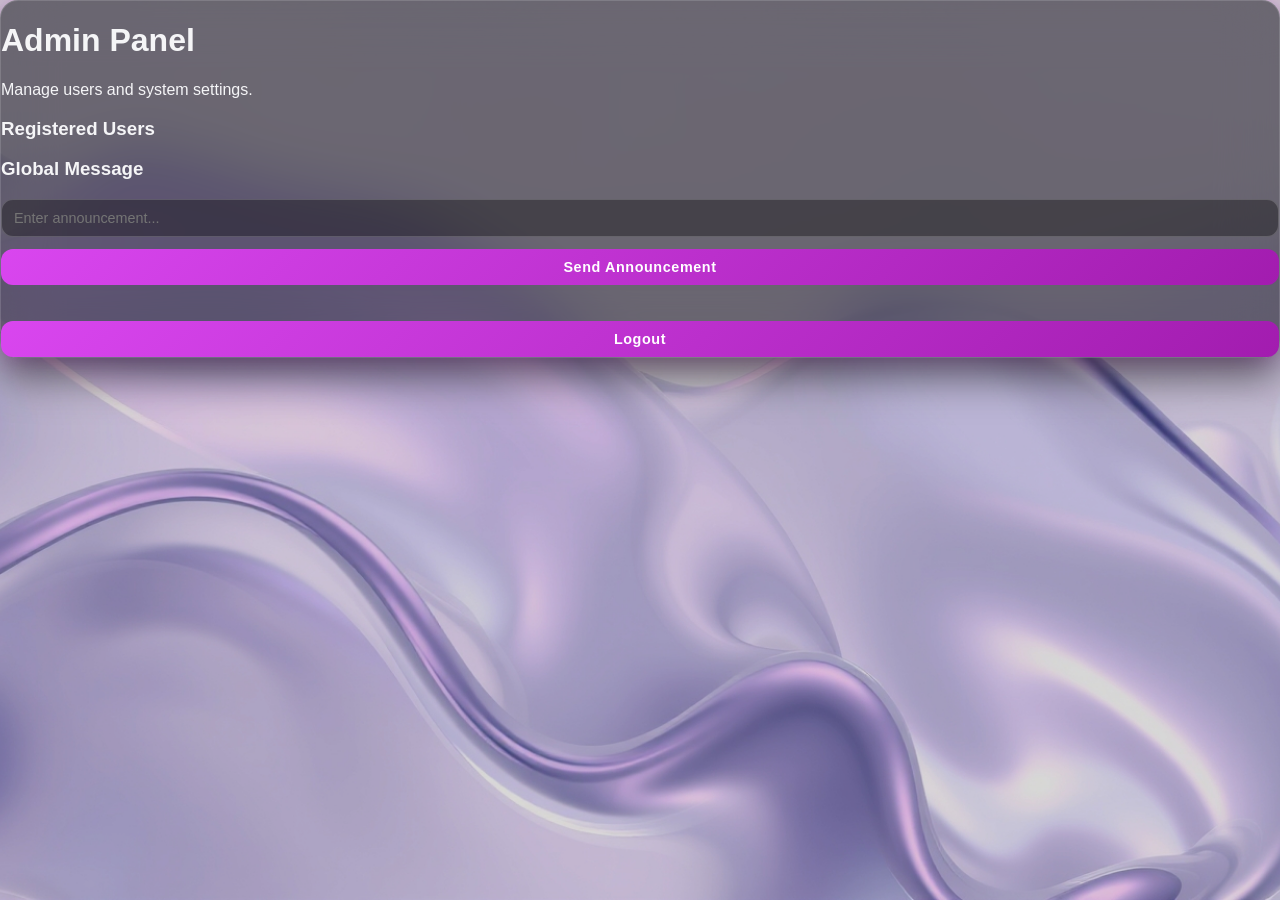
==== commit a110e53b: "new stuffffff" ====
--- a/admin.html
+++ b/admin.html
@@ -2,106 +2,42 @@
 <html lang="en">
 <head>
   <meta charset="UTF-8" />
-  <title>Jason OS – Admin</title>
-  <link rel="icon" href="assets/jason.png" />
-  <link rel="stylesheet" href="css/index.css" />
-  <link rel="stylesheet" href="css/app.css" />
+  <title>Jason OS – Admin Panel</title>
+
+  <link rel="stylesheet" href="../css/index.css" />
+  <link rel="stylesheet" href="../css/app.css" />
+  <script defer src="admin.js"></script>
+
   <meta name="viewport" content="width=device-width, initial-scale=1" />
-
-  <script>
-    window.addEventListener("load", () => {
-      const isAdmin = sessionStorage.getItem("jason_admin") === "true";
-      if (!isAdmin) {
-        window.location.href = "boot/boot.html";
-        return;
-      }
-
-      const usersList = document.getElementById("users-list");
-      const msgInput = document.getElementById("global-message");
-      const msgStatus = document.getElementById("msg-status");
-
-      function renderUsers() {
-        usersList.innerHTML = "";
-        const accounts = JSON.parse(localStorage.getItem("jason_accounts") || "{}");
-
-        Object.keys(accounts).forEach((user) => {
-          const li = document.createElement("li");
-          li.className = "user-row";
-          li.innerHTML = `
-            <span>${user}</span>
-            <button class="ban-btn" data-user="${user}">Ban</button>
-          `;
-          usersList.appendChild(li);
-        });
-
-        usersList.querySelectorAll(".ban-btn").forEach((btn) => {
-          btn.addEventListener("click", () => {
-            const u = btn.getAttribute("data-user");
-            const accounts = JSON.parse(localStorage.getItem("jason_accounts") || "{}");
-            delete accounts[u];
-            localStorage.setItem("jason_accounts", JSON.stringify(accounts));
-
-            if (localStorage.getItem("jason_session") === u) {
-              localStorage.removeItem("jason_session");
-            }
-
-            renderUsers();
-          });
-        });
-      }
-
-      renderUsers();
-
-      document.getElementById("send-global").addEventListener("click", () => {
-        const text = msgInput.value.trim();
-        if (!text) {
-          msgStatus.textContent = "Message cannot be empty.";
-          return;
-        }
-
-        localStorage.setItem("jason_global_message", text);
-        msgStatus.textContent = "Global message sent.";
-      });
-    });
-  </script>
 </head>
 
 <body class="os-body">
+
+  <!-- Wallpaper -->
   <div class="os-wallpaper"></div>
 
+  <!-- Admin Container -->
   <div class="admin-shell">
-    <div class="top-bar glass">
-      <div class="top-left">
-        <img src="assets/jason.png" class="admin-logo" />
-        <span class="logo-text">Jason Admin</span>
-      </div>
+    <div class="admin-panel glass centered">
 
-      <div class="top-center">
-        <span class="top-pill glass-soft">Root Access</span>
-      </div>
+      <h1>Admin Panel</h1>
+      <p class="muted">Manage users and system settings.</p>
 
-      <div class="top-right">
-        <span class="status-indicator admin"></span>
-        <span class="status-text">Privileged</span>
-      </div>
-    </div>
-
-    <div class="admin-panel glass centered">
-      <h1>Jason Admin Panel</h1>
-      <p class="muted">Manage users and broadcast system messages.</p>
-
-      <h3>Users</h3>
+      <h3>Registered Users</h3>
       <ul id="users-list" class="users-list"></ul>
 
       <h3>Global Message</h3>
-      <textarea id="global-message" class="auth-input" rows="3" placeholder="Enter a message shown to all users"></textarea>
-      <button id="send-global" class="btn-primary">Send Global Message</button>
-      <p id="msg-status" class="muted-small"></p>
+      <input id="global-text" class="auth-input" placeholder="Enter announcement..." />
+      <button id="send-global" class="btn-primary">Send Announcement</button>
 
-      <button class="btn-primary" style="margin-top:16px" onclick="window.location.href='index.html'">
-        Back to Desktop
+      <p id="admin-status" class="muted-small"></p>
+
+      <button id="logout-admin" class="btn-primary" style="margin-top: 20px;">
+        Logout
       </button>
+
     </div>
   </div>
+
 </body>
 </html>
--- a/css/index.css
+++ b/css/index.css
@@ -1,21 +1,32 @@
+/* ==========================================================
+   ROOT VARIABLES — Windows 11 Gaming Edition (Purple Neon)
+   ========================================================== */
+
 :root {
   --bg-wallpaper: url("../assets/app-default.png");
-  --glass-bg: rgba(18, 22, 35, 0.55);
-  --glass-bg-soft: rgba(18, 22, 35, 0.35);
-  --glass-border: rgba(255, 255, 255, 0.18);
-  --accent: #4cc9f0;
-  --accent-strong: #4361ee;
+  --accent: #d946ef;
+  --glow: #d946ef55;
+
+  --glass-bg: rgba(20, 20, 30, 0.55);
+  --glass-soft: rgba(20, 20, 30, 0.35);
+  --glass-border: rgba(255, 255, 255, 0.14);
+
   --text-main: #f5f5f7;
   --text-muted: #b0b0c0;
-  --danger: #ff4b6e;
-  --radius-lg: 20px;
+
+  --radius-lg: 18px;
   --radius-md: 12px;
-  --blur-strong: 26px;
-  --blur-soft: 16px;
-  --shadow-soft: 0 22px 60px rgba(0, 0, 0, 0.55);
-  --font-main: system-ui, -apple-system, BlinkMacSystemFont, "SF Pro Text",
-    "Segoe UI", sans-serif;
-}
+
+  --blur-strong: 28px;
+  --blur-soft: 18px;
+
+  --shadow-win: 0 18px 40px rgba(0, 0, 0, 0.55),
+                0 0 22px var(--glow);
+}
+
+/* ==========================================================
+   GLOBAL RESET
+   ========================================================== */
 
 *,
 *::before,
@@ -23,22 +34,18 @@
   box-sizing: border-box;
 }
 
-html,
-body {
+html, body {
   margin: 0;
   padding: 0;
   height: 100%;
-  font-family: var(--font-main);
+  font-family: "Inter", sans-serif;
   color: var(--text-main);
-}
-
-.os-body,
-.boot-body {
-  position: relative;
-  min-height: 100vh;
   overflow: hidden;
-  background: radial-gradient(circle at top, #151827 0, #050712 55%, #02030a 100%);
-}
+}
+
+/* ==========================================================
+   WALLPAPER
+   ========================================================== */
 
 .os-wallpaper {
   position: fixed;
@@ -46,239 +53,263 @@
   background-image: var(--bg-wallpaper);
   background-size: cover;
   background-position: center;
-  filter: saturate(1.2) contrast(1.05) brightness(0.9);
+  filter: brightness(0.85) saturate(1.2);
   z-index: -2;
 }
 
+/* ==========================================================
+   GLASS EFFECTS
+   ========================================================== */
+
 .glass {
-  background: linear-gradient(
-      135deg,
-      rgba(255, 255, 255, 0.12),
-      rgba(255, 255, 255, 0.02)
-    ),
-    var(--glass-bg);
+  background: var(--glass-bg);
   border: 1px solid var(--glass-border);
   backdrop-filter: blur(var(--blur-strong)) saturate(1.4);
   -webkit-backdrop-filter: blur(var(--blur-strong)) saturate(1.4);
-  box-shadow: var(--shadow-soft);
   border-radius: var(--radius-lg);
+  box-shadow: var(--shadow-win);
 }
 
 .glass-soft {
-  background: linear-gradient(
-      135deg,
-      rgba(255, 255, 255, 0.08),
-      rgba(255, 255, 255, 0.01)
-    ),
-    var(--glass-bg-soft);
-  border-radius: var(--radius-md);
+  background: var(--glass-soft);
   border: 1px solid rgba(255, 255, 255, 0.12);
   backdrop-filter: blur(var(--blur-soft)) saturate(1.3);
   -webkit-backdrop-filter: blur(var(--blur-soft)) saturate(1.3);
-}
-
-.centered {
-  position: absolute;
-  top: 50%;
-  left: 50%;
-  transform: translate(-50%, -50%);
-}
-
-.hidden {
-  display: none !important;
-}
-
-/* Boot */
-
-.boot-center {
-  position: fixed;
-  inset: 0;
+  border-radius: var(--radius-md);
+}
+
+/* ==========================================================
+   WINDOWS 11 START BUTTON
+   ========================================================== */
+
+.start-btn {
+  position: fixed;
+  bottom: 18px;
+  left: 22px;
+  width: 48px;
+  height: 48px;
+  border-radius: 12px;
+  border: none;
+  cursor: pointer;
   display: flex;
   align-items: center;
   justify-content: center;
-}
-
-.boot-container {
-  width: 360px;
-  padding: 32px 28px 24px;
-  text-align: center;
-}
-
-.boot-logo-wrap {
-  display: inline-flex;
-  padding: 6px;
-  border-radius: 24px;
-  background: radial-gradient(circle at top, rgba(255, 255, 255, 0.2), transparent);
-}
-
-.boot-logo {
-  width: 80px;
-  height: 80px;
-  border-radius: 22px;
-}
-
-.boot-title {
-  margin: 14px 0 4px;
-  font-size: 1.6rem;
-  letter-spacing: 0.12em;
-  text-transform: uppercase;
-}
-
-.boot-subtitle {
-  margin: 4px 0 18px;
-  color: var(--text-muted);
-  font-size: 0.9rem;
-}
-
-.boot-progress {
-  width: 100%;
-  height: 6px;
-  border-radius: 999px;
-  background: rgba(255, 255, 255, 0.08);
-  overflow: hidden;
-}
-
-.boot-bar {
-  width: 0;
-  height: 100%;
-  border-radius: inherit;
-  background: linear-gradient(90deg, var(--accent), var(--accent-strong));
-}
-
-.boot-hint {
-  margin-top: 10px;
-  font-size: 0.8rem;
-  color: var(--text-muted);
-}
-
-/* Auth */
-
-.auth-shell {
-  position: fixed;
-  inset: 0;
-  display: flex;
-  align-items: center;
-  justify-content: center;
+  transition: 0.18s ease;
+}
+
+.start-btn:hover {
+  background: rgba(255, 255, 255, 0.12);
+}
+
+.start-icon {
+  width: 26px;
+  height: 26px;
+  opacity: 0.9;
+}
+
+/* ==========================================================
+   START MENU
+   ========================================================== */
+
+.start-menu {
+  position: fixed;
+  bottom: 80px;
+  left: 22px;
+  width: 260px;
   padding: 16px;
-}
-
-.auth-card {
-  width: 360px;
-  padding: 24px 22px 20px;
-}
-
-.auth-card h2 {
-  margin-top: 0;
-  margin-bottom: 12px;
-}
-
-.auth-input {
-  width: 100%;
-  padding: 9px 11px;
-  border-radius: var(--radius-md);
-  border: 1px solid rgba(255, 255, 255, 0.25);
-  background: rgba(0, 0, 0, 0.35);
-  color: var(--text-main);
-  outline: none;
-  font-size: 0.9rem;
-  margin-bottom: 10px;
-}
-
-.auth-input::placeholder {
-  color: rgba(255, 255, 255, 0.45);
-}
-
-.auth-input:focus {
-  border-color: var(--accent);
-  box-shadow: 0 0 0 1px rgba(76, 201, 240, 0.4);
-}
-
-.btn-primary {
-  width: 100%;
+  border-radius: var(--radius-lg);
+  animation: fadeIn 0.2s ease;
+}
+
+.start-title {
+  margin: 0 0 12px;
+  font-size: 1.2rem;
+  font-weight: 700;
+}
+
+.start-grid {
+  display: grid;
+  grid-template-columns: 1fr;
+  gap: 8px;
+}
+
+.start-item {
   padding: 10px 12px;
   border-radius: var(--radius-md);
   border: none;
   cursor: pointer;
-  background: linear-gradient(135deg, var(--accent-strong), var(--accent));
-  color: #fff;
-  font-weight: 600;
-  letter-spacing: 0.04em;
-  text-transform: uppercase;
-  font-size: 0.85rem;
-}
-
-.btn-primary:hover {
-  filter: brightness(1.05);
-}
-
-.auth-error {
-  margin-top: 6px;
-  min-height: 18px;
-  font-size: 0.8rem;
-  color: var(--danger);
-}
-
-.auth-switch {
-  margin-top: 10px;
-  font-size: 0.8rem;
-  color: var(--text-muted);
-}
-
-.auth-switch span {
-  color: var(--accent);
-  cursor: pointer;
-}
-
-/* Admin */
-
-.admin-shell {
-  position: relative;
-  width: 100%;
-  height: 100vh;
-}
-
-.admin-panel {
-  width: 760px;
-  padding: 28px 26px 24px;
-}
-
-.admin-panel h1 {
-  margin-top: 0;
-  margin-bottom: 6px;
-}
-
-.muted {
-  color: var(--text-muted);
+  background: rgba(255, 255, 255, 0.08);
+  color: var(--text-main);
+  text-align: left;
   font-size: 0.9rem;
 }
 
-.muted-small {
-  color: var(--text-muted);
-  font-size: 0.82rem;
-}
-
-/* Users list */
-
-.users-list {
-  list-style: none;
-  padding: 0;
-  margin: 8px 0 16px;
-}
-
-.user-row {
+.start-item:hover {
+  background: rgba(255, 255, 255, 0.18);
+}
+
+/* ==========================================================
+   DESKTOP ICONS — Windows 11 Style
+   ========================================================== */
+
+.desktop-icons {
+  position: fixed;
+  top: 40px;
+  left: 28px;
+  display: flex;
+  flex-direction: column;
+  gap: 14px;
+}
+
+.desktop-icon {
+  width: 90px;
+  padding: 8px 6px;
+  border-radius: 10px;
+  background: rgba(0, 0, 0, 0.25);
+  border: 1px solid rgba(255, 255, 255, 0.12);
+  text-align: center;
+  cursor: pointer;
+  transition: 0.18s ease;
+}
+
+.desktop-icon:hover {
+  background: rgba(255, 255, 255, 0.12);
+}
+
+.desktop-icon-img {
+  width: 42px;
+  height: 42px;
+  margin: 0 auto 4px;
+  font-size: 24px;
+  display: flex;
+  align-items: center;
+  justify-content: center;
+  border-radius: 12px;
+  background: rgba(0, 0, 0, 0.35);
+  background-size: cover;
+}
+
+/* ==========================================================
+   WINDOWS — Fluent Acrylic + Neon Glow
+   ========================================================== */
+
+.window {
+  position: absolute;
+  top: 120px;
+  left: 50%;
+  transform: translateX(-50%);
+  width: min(760px, 90%);
+  min-height: 260px;
+  overflow: hidden;
+  display: none;
+}
+
+.window-full {
+  top: 40px;
+  left: 50%;
+  transform: translateX(-50%);
+  width: calc(100% - 40px);
+  height: calc(100% - 80px);
+}
+
+.window-header {
+  padding: 10px 14px;
   display: flex;
   justify-content: space-between;
   align-items: center;
-  padding: 4px 0;
-  font-size: 0.85rem;
-}
-
-.ban-btn {
-  padding: 4px 8px;
+  border-bottom: 1px solid rgba(255, 255, 255, 0.14);
+  font-size: 0.9rem;
+}
+
+.window-title {
+  font-weight: 600;
+  color: var(--text-main);
+}
+
+.window-controls {
+  display: flex;
+  gap: 10px;
+}
+
+.win-btn {
+  width: 12px;
+  height: 12px;
   border-radius: 999px;
+  cursor: pointer;
+}
+
+.win-btn.min { background: #febc2e; }
+.win-btn.max { background: #28c840; }
+.win-btn.close { background: #ff5f57; }
+
+.window-body {
+  padding: 18px 16px;
+}
+
+/* ==========================================================
+   IFRAME APPS
+   ========================================================== */
+
+.iframe-body {
+  padding: 0;
+}
+
+.app-iframe {
+  width: 100%;
+  height: 420px;
   border: none;
-  cursor: pointer;
-  background: rgba(239, 68, 68, 0.2);
-  color: #fecaca;
-  font-size: 0.75rem;
+  border-radius: 0 0 var(--radius-lg) var(--radius-lg);
+}
+
+/* ==========================================================
+   macOS DOCK — Gaming Edition
+   ========================================================== */
+
+.dock {
+  position: fixed;
+  bottom: 18px;
+  left: 50%;
+  transform: translateX(-50%);
+  display: flex;
+  gap: 18px;
+  padding: 10px 18px;
+  border-radius: 999px;
+  backdrop-filter: blur(22px) saturate(1.4);
+  -webkit-backdrop-filter: blur(22px) saturate(1.4);
+  background: rgba(20, 20, 30, 0.45);
+  border: 1px solid rgba(255, 255, 255, 0.12);
+}
+
+.dock-item {
+  border: none;
+  background: transparent;
+  cursor: pointer;
+}
+
+.dock-icon {
+  width: 52px;
+  height: 52px;
+  border-radius: 16px;
+  background: rgba(0, 0, 0, 0.35);
+  display: flex;
+  align-items: center;
+  justify-content: center;
+  font-size: 28px;
+  transition: 0.18s ease;
+  background-size: cover;
+}
+
+.dock-hover {
+  transform: scale(1.22) translateY(-6px);
+  box-shadow: 0 14px 30px rgba(0, 0, 0, 0.6),
+              0 0 18px var(--glow);
+}
+
+/* ==========================================================
+   ANIMATIONS
+   ========================================================== */
+
+@keyframes fadeIn {
+  from { opacity: 0; transform: translateY(10px); }
+  to   { opacity: 1; transform: translateY(0); }
 }
--- a/css/app.css
+++ b/css/app.css
@@ -1,205 +1,146 @@
-.desktop {
-  position: relative;
-  width: 100%;
-  height: 100vh;
+/* ==========================================================
+   WINDOWS 11 GAMING EDITION — APP UI STYLES
+   ========================================================== */
+
+/* ==========================================================
+   WINDOW ANIMATIONS
+   ========================================================== */
+
+.window-zoom {
+  animation: winZoom 0.22s ease;
 }
 
-/* Top bar */
-
-.top-bar {
-  position: fixed;
-  top: 14px;
-  left: 50%;
-  transform: translateX(-50%);
-  width: min(980px, 100% - 32px);
-  padding: 8px 14px;
-  display: flex;
-  justify-content: space-between;
-  align-items: center;
-  border-radius: 999px;
-  font-size: 0.85rem;
+@keyframes winZoom {
+  from {
+    opacity: 0;
+    transform: translateX(-50%) scale(0.92);
+  }
+  to {
+    opacity: 1;
+    transform: translateX(-50%) scale(1);
+  }
 }
 
-.top-left,
-.top-center,
-.top-right {
-  display: flex;
-  align-items: center;
-  gap: 8px;
+.window-minimize {
+  animation: winMin 0.22s ease forwards;
 }
 
-.logo-text {
-  font-weight: 600;
-  letter-spacing: 0.12em;
-  text-transform: uppercase;
-  font-size: 0.78rem;
+@keyframes winMin {
+  from {
+    opacity: 1;
+    transform: translateX(-50%) scale(1);
+  }
+  to {
+    opacity: 0;
+    transform: translateX(-50%) scale(0.85);
+  }
 }
 
-.logo-dot {
-  width: 8px;
-  height: 8px;
-  border-radius: 999px;
+/* ==========================================================
+   WINDOW CONTENT
+   ========================================================== */
+
+.window-body h1,
+.window-body h2 {
+  margin-top: 0;
+  font-weight: 700;
 }
 
-.logo-dot.red {
-  background: #ff5f57;
+.window-body p {
+  color: var(--text-muted);
+  font-size: 0.92rem;
 }
 
-.logo-dot.amber {
-  background: #febc2e;
+/* ==========================================================
+   PROFILE INPUTS
+   ========================================================== */
+
+.auth-input {
+  width: 100%;
+  padding: 10px 12px;
+  border-radius: var(--radius-md);
+  border: 1px solid rgba(255, 255, 255, 0.18);
+  background: rgba(0, 0, 0, 0.35);
+  color: var(--text-main);
+  font-size: 0.9rem;
+  margin-bottom: 12px;
+  outline: none;
+  transition: 0.18s ease;
 }
 
-.logo-dot.green {
-  background: #28c840;
+.auth-input:focus {
+  border-color: var(--accent);
+  box-shadow: 0 0 0 2px var(--glow);
 }
 
-.top-pill {
-  padding: 4px 10px;
-  font-size: 0.75rem;
+/* ==========================================================
+   BUTTONS
+   ========================================================== */
+
+.btn-primary {
+  width: 100%;
+  padding: 10px 12px;
+  border-radius: var(--radius-md);
+  border: none;
+  cursor: pointer;
+  background: linear-gradient(135deg, var(--accent), #a21caf);
+  color: #fff;
+  font-weight: 600;
+  letter-spacing: 0.04em;
+  font-size: 0.9rem;
+  transition: 0.18s ease;
 }
 
-.status-indicator {
-  width: 8px;
-  height: 8px;
-  border-radius: 999px;
-  background: #4ade80;
-  box-shadow: 0 0 0 4px rgba(74, 222, 128, 0.18);
+.btn-primary:hover {
+  filter: brightness(1.08);
 }
 
-.status-indicator.admin {
-  background: #f97316;
-  box-shadow: 0 0 0 4px rgba(249, 115, 22, 0.18);
+/* ==========================================================
+   THEME GRID
+   ========================================================== */
+
+.theme-grid {
+  display: grid;
+  grid-template-columns: repeat(2, 1fr);
+  gap: 12px;
+  margin-top: 12px;
 }
 
-.status-text {
-  font-size: 0.78rem;
-  color: var(--text-muted);
+.theme-btn {
+  padding: 10px 12px;
+  border-radius: var(--radius-md);
+  border: none;
+  cursor: pointer;
+  background: rgba(255, 255, 255, 0.08);
+  color: var(--text-main);
+  font-size: 0.9rem;
+  transition: 0.18s ease;
 }
 
-.logout-btn {
-  padding: 6px 12px;
-  border-radius: 999px;
-  border: none;
-  cursor: pointer;
-  color: var(--text-main);
-  background: rgba(255, 255, 255, 0.08);
-  font-size: 0.75rem;
-}
-
-.logout-btn:hover {
+.theme-btn:hover {
   background: rgba(255, 255, 255, 0.18);
 }
 
-/* Desktop title */
+/* ==========================================================
+   START MENU POLISH
+   ========================================================== */
 
-.desktop-title {
-  position: fixed;
-  top: 22%;
-  left: 50%;
-  transform: translateX(-50%);
-  text-align: center;
-  pointer-events: none;
+.start-menu {
+  box-shadow: 0 12px 40px rgba(0, 0, 0, 0.55),
+              0 0 18px var(--glow);
 }
 
-.jason-title {
-  font-family: "Montserrat", sans-serif;
-  font-size: 4rem;
-  font-weight: 700;
-  color: white;
-  text-shadow: 0 8px 30px rgba(0, 0, 0, 0.4);
-  margin: 0;
+.start-item {
+  backdrop-filter: blur(12px);
+  -webkit-backdrop-filter: blur(12px);
 }
 
-.jason-subtitle {
-  font-family: "Montserrat", sans-serif;
-  font-size: 1.2rem;
-  color: rgba(255, 255, 255, 0.85);
-  margin-top: 8px;
-}
+/* ==========================================================
+   DOCK POLISH
+   ========================================================== */
 
-/* Desktop icons */
-
-.desktop-icons {
-  position: fixed;
-  left: 24px;
-  top: 120px;
-  display: flex;
-  flex-direction: column;
-  gap: 10px;
-}
-
-.desktop-icon {
-  width: 90px;
-  padding: 8px 6px;
-  border-radius: 14px;
-  border: 1px solid rgba(255, 255, 255, 0.18);
-  background: rgba(0, 0, 0, 0.35);
-  opacity: 0.85;
-  display: flex;
-  flex-direction: column;
-  align-items: center;
-  cursor: pointer;
-  color: var(--text-main);
-  font-size: 0.75rem;
-}
-
-.desktop-icon-emoji {
-  width: 40px;
-  height: 40px;
-  border-radius: 12px;
-  margin-bottom: 4px;
-  display: flex;
-  align-items: center;
-  justify-content: center;
-  font-size: 22px;
-  background: rgba(0, 0, 0, 0.45);
-}
-
-/* Dock */
-
-.dock {
-  position: fixed;
-  bottom: 18px;
-  left: 50%;
-  transform: translateX(-50%);
-  display: flex;
-  gap: 18px;
-  padding: 10px 18px;
-  border-radius: 999px;
-  backdrop-filter: blur(22px) saturate(1.4);
-  -webkit-backdrop-filter: blur(22px) saturate(1.4);
-}
-
-.dock-item {
-  border: none;
-  background: transparent;
-  display: flex;
-  flex-direction: column;
-  align-items: center;
-  font-size: 0.75rem;
-  color: var(--text-muted);
-  cursor: pointer;
-  padding: 6px 8px;
-}
-
-.dock-emoji {
-  width: 52px;
-  height: 52px;
-  border-radius: 18px;
-  margin-bottom: 4px;
-  display: flex;
-  align-items: center;
-  justify-content: center;
-  font-size: 28px;
-  background: rgba(0, 0, 0, 0.35);
+.dock-icon {
   transition: transform 0.18s ease, box-shadow 0.18s ease;
-}
-
-/* Dock hover + bounce */
-
-.dock-hover {
-  transform: scale(1.22) translateY(-6px);
-  box-shadow: 0 14px 30px rgba(0, 0, 0, 0.6);
 }
 
 .dock-bounce {
@@ -207,257 +148,31 @@
 }
 
 @keyframes dockBounce {
-  0% {
-    transform: translateY(0);
-  }
-  30% {
-    transform: translateY(-18px);
-  }
-  60% {
-    transform: translateY(4px);
-  }
-  100% {
-    transform: translateY(0);
-  }
+  0% { transform: translateY(0); }
+  30% { transform: translateY(-18px); }
+  60% { transform: translateY(4px); }
+  100% { transform: translateY(0); }
 }
 
-/* Windows */
+/* ==========================================================
+   DESKTOP ICON POLISH
+   ========================================================== */
 
-.window {
-  position: absolute;
-  top: 32%;
-  left: 50%;
-  transform: translateX(-50%);
-  width: min(760px, 100% - 40px);
-  min-height: 260px;
-  overflow: hidden;
+.desktop-icon-img {
+  transition: 0.18s ease;
 }
 
-.window-full {
-  top: 60px;
-  left: 50%;
-  transform: translateX(-50%);
-  width: calc(100% - 40px);
-  height: calc(100% - 120px);
+.desktop-icon:hover .desktop-icon-img {
+  box-shadow: 0 0 12px var(--glow);
 }
 
-.window-header {
-  display: flex;
-  justify-content: space-between;
-  align-items: center;
-  padding: 8px 12px;
-  border-bottom: 1px solid rgba(255, 255, 255, 0.18);
-  font-size: 0.85rem;
-}
-
-.window-left {
-  display: flex;
-  align-items: center;
-  gap: 8px;
-}
-
-.win-dot {
-  width: 10px;
-  height: 10px;
-  border-radius: 999px;
-  display: inline-block;
-  cursor: pointer;
-}
-
-.win-dot.close {
-  background: #ff5f57;
-}
-
-.win-dot.min {
-  background: #febc2e;
-}
-
-.win-dot.max {
-  background: #28c840;
-}
-
-.window-title {
-  font-size: 0.82rem;
-  color: var(--text-muted);
-}
-
-.window-right {
-  display: flex;
-  align-items: center;
-}
-
-.window-badge {
-  padding: 3px 8px;
-  border-radius: 999px;
-  font-size: 0.72rem;
-  background: rgba(255, 255, 255, 0.08);
-  color: var(--text-muted);
-}
-
-.window-body {
-  padding: 16px 14px 18px;
-}
-
-.window-columns {
-  display: grid;
-  grid-template-columns: minmax(0, 2fr) minmax(0, 1.2fr);
-  gap: 16px;
-}
-
-.window-col h1 {
-  margin-top: 0;
-  margin-bottom: 6px;
-}
-
-.window-col p {
-  margin: 0;
-}
-
-.feature-list {
-  list-style: none;
-  padding: 0;
-  margin: 12px 0 0;
-}
-
-.feature-list li {
-  display: flex;
-  align-items: center;
-  gap: 6px;
-  font-size: 0.86rem;
-  color: var(--text-muted);
-  margin-bottom: 4px;
-}
-
-.feature-list .bullet {
-  width: 6px;
-  height: 6px;
-  border-radius: 999px;
-  background: var(--accent);
-}
-
-/* Settings */
-
-.theme-grid {
-  display: flex;
-  gap: 10px;
-  margin-top: 12px;
-  flex-wrap: wrap;
-}
-
-.theme-btn {
-  padding: 6px 12px;
-  border-radius: 999px;
-  border: 1px solid rgba(255, 255, 255, 0.25);
-  background: rgba(0, 0, 0, 0.35);
-  color: var(--text-main);
-  cursor: pointer;
-  font-size: 0.8rem;
-}
-
-.theme-btn:hover {
-  border-color: var(--accent);
-}
-
-/* Iframe apps */
-
-.iframe-body {
-  padding: 0;
-}
-
-.app-iframe {
-  width: 100%;
-  height: 420px;
-  border: none;
-  border-radius: 0 0 var(--radius-lg) var(--radius-lg);
-}
-
-/* Global banner */
-
-.global-banner {
-  position: fixed;
-  top: 64px;
-  left: 50%;
-  transform: translateX(-50%);
-  padding: 8px 14px;
-  display: flex;
-  align-items: center;
-  gap: 10px;
-  z-index: 20;
-}
-
-.global-text {
-  font-size: 0.85rem;
-}
-
-.global-close {
-  padding: 4px 8px;
-  border-radius: 999px;
-  border: none;
-  cursor: pointer;
-  background: rgba(255, 255, 255, 0.16);
-  color: var(--text-main);
-  font-size: 0.75rem;
-}
-
-/* Animations */
-
-.window-zoom {
-  animation: zoomOpen 0.28s cubic-bezier(0.25, 0.8, 0.25, 1);
-}
-
-@keyframes zoomOpen {
-  0% {
-    transform: translateX(-50%) scale(0.82);
-    opacity: 0;
-  }
-  100% {
-    transform: translateX(-50%) scale(1);
-    opacity: 1;
-  }
-}
-
-.window-minimize {
-  animation: minimizeWin 0.28s cubic-bezier(0.4, 0, 0.2, 1);
-  transform-origin: bottom center;
-}
-
-@keyframes minimizeWin {
-  0% {
-    transform: translateX(-50%) scale(1);
-    opacity: 1;
-  }
-  100% {
-    transform: translateX(-50%) scale(0.1) translateY(40px);
-    opacity: 0;
-  }
-}
-
-/* Responsive */
+/* ==========================================================
+   RESPONSIVE
+   ========================================================== */
 
 @media (max-width: 640px) {
-  .top-bar {
+  .window {
     width: calc(100% - 20px);
-  }
-
-  .window-columns {
-    grid-template-columns: minmax(0, 1fr);
-  }
-
-  .admin-panel {
-    width: calc(100% - 32px);
-  }
-
-  .auth-card,
-  .boot-container {
-    width: calc(100% - 32px);
-  }
-
-  .jason-title {
-    font-size: 2.8rem;
-  }
-
-  .jason-subtitle {
-    font-size: 1rem;
   }
 
   .app-iframe {
@@ -465,6 +180,6 @@
   }
 
   .desktop-icons {
-    left: 10px;
+    left: 12px;
   }
 }
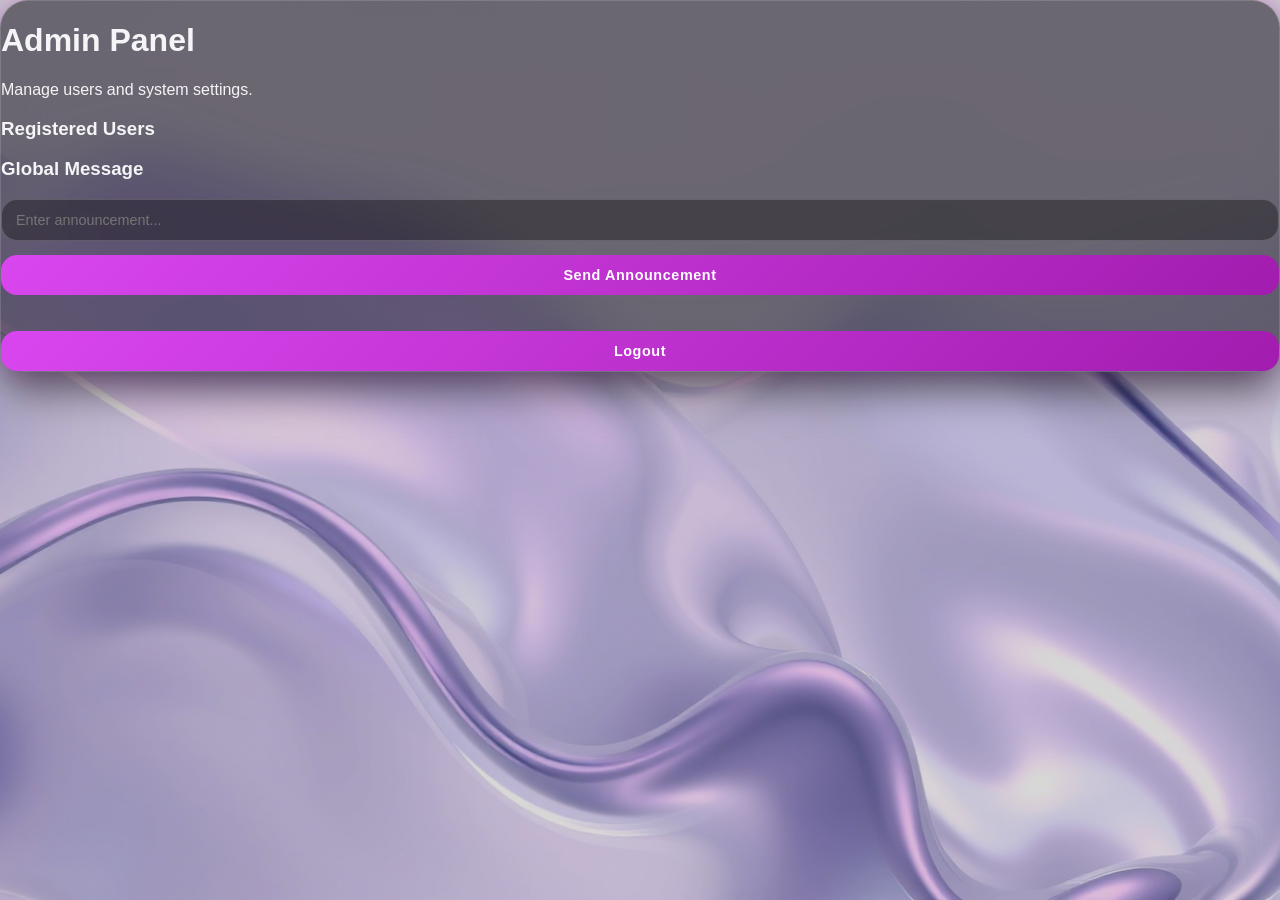
==== commit 005575d5: "full revamp" ====
--- a/admin.html
+++ b/admin.html
@@ -4,8 +4,11 @@
   <meta charset="UTF-8" />
   <title>Jason OS – Admin Panel</title>
 
+  <!-- Styles -->
   <link rel="stylesheet" href="../css/index.css" />
   <link rel="stylesheet" href="../css/app.css" />
+
+  <!-- Script -->
   <script defer src="admin.js"></script>
 
   <meta name="viewport" content="width=device-width, initial-scale=1" />
@@ -16,22 +19,25 @@
   <!-- Wallpaper -->
   <div class="os-wallpaper"></div>
 
-  <!-- Admin Container -->
+  <!-- Admin Panel Container -->
   <div class="admin-shell">
-    <div class="admin-panel glass centered">
+    <div class="admin-panel glass">
 
       <h1>Admin Panel</h1>
       <p class="muted">Manage users and system settings.</p>
 
+      <!-- USERS LIST -->
       <h3>Registered Users</h3>
       <ul id="users-list" class="users-list"></ul>
 
+      <!-- GLOBAL MESSAGE -->
       <h3>Global Message</h3>
       <input id="global-text" class="auth-input" placeholder="Enter announcement..." />
       <button id="send-global" class="btn-primary">Send Announcement</button>
 
       <p id="admin-status" class="muted-small"></p>
 
+      <!-- LOGOUT -->
       <button id="logout-admin" class="btn-primary" style="margin-top: 20px;">
         Logout
       </button>
--- a/css/index.css
+++ b/css/index.css
@@ -1,5 +1,5 @@
 /* ==========================================================
-   ROOT VARIABLES — Windows 11 Gaming Edition (Purple Neon)
+   ROOT VARIABLES — Windows 11 Gaming Edition (Rounded)
    ========================================================== */
 
 :root {
@@ -14,8 +14,10 @@
   --text-main: #f5f5f7;
   --text-muted: #b0b0c0;
 
-  --radius-lg: 18px;
-  --radius-md: 12px;
+  --radius-xl: 28px;
+  --radius-lg: 22px;
+  --radius-md: 16px;
+  --radius-sm: 12px;
 
   --blur-strong: 28px;
   --blur-soft: 18px;
@@ -41,6 +43,10 @@
   font-family: "Inter", sans-serif;
   color: var(--text-main);
   overflow: hidden;
+}
+
+.hidden {
+  display: none !important;
 }
 
 /* ==========================================================
@@ -66,7 +72,7 @@
   border: 1px solid var(--glass-border);
   backdrop-filter: blur(var(--blur-strong)) saturate(1.4);
   -webkit-backdrop-filter: blur(var(--blur-strong)) saturate(1.4);
-  border-radius: var(--radius-lg);
+  border-radius: var(--radius-xl);
   box-shadow: var(--shadow-win);
 }
 
@@ -75,122 +81,22 @@
   border: 1px solid rgba(255, 255, 255, 0.12);
   backdrop-filter: blur(var(--blur-soft)) saturate(1.3);
   -webkit-backdrop-filter: blur(var(--blur-soft)) saturate(1.3);
-  border-radius: var(--radius-md);
-}
-
-/* ==========================================================
-   WINDOWS 11 START BUTTON
-   ========================================================== */
-
-.start-btn {
-  position: fixed;
-  bottom: 18px;
-  left: 22px;
-  width: 48px;
-  height: 48px;
-  border-radius: 12px;
-  border: none;
-  cursor: pointer;
-  display: flex;
-  align-items: center;
-  justify-content: center;
-  transition: 0.18s ease;
-}
-
-.start-btn:hover {
-  background: rgba(255, 255, 255, 0.12);
-}
-
-.start-icon {
-  width: 26px;
-  height: 26px;
-  opacity: 0.9;
-}
-
-/* ==========================================================
-   START MENU
-   ========================================================== */
-
-.start-menu {
-  position: fixed;
-  bottom: 80px;
-  left: 22px;
-  width: 260px;
-  padding: 16px;
   border-radius: var(--radius-lg);
-  animation: fadeIn 0.2s ease;
-}
-
-.start-title {
-  margin: 0 0 12px;
-  font-size: 1.2rem;
-  font-weight: 700;
-}
-
-.start-grid {
-  display: grid;
-  grid-template-columns: 1fr;
-  gap: 8px;
-}
-
-.start-item {
-  padding: 10px 12px;
-  border-radius: var(--radius-md);
-  border: none;
-  cursor: pointer;
-  background: rgba(255, 255, 255, 0.08);
-  color: var(--text-main);
-  text-align: left;
-  font-size: 0.9rem;
-}
-
-.start-item:hover {
-  background: rgba(255, 255, 255, 0.18);
-}
-
-/* ==========================================================
-   DESKTOP ICONS — Windows 11 Style
+}
+
+/* ==========================================================
+   DESKTOP (EMPTY)
    ========================================================== */
 
 .desktop-icons {
   position: fixed;
   top: 40px;
   left: 28px;
-  display: flex;
-  flex-direction: column;
-  gap: 14px;
-}
-
-.desktop-icon {
-  width: 90px;
-  padding: 8px 6px;
-  border-radius: 10px;
-  background: rgba(0, 0, 0, 0.25);
-  border: 1px solid rgba(255, 255, 255, 0.12);
-  text-align: center;
-  cursor: pointer;
-  transition: 0.18s ease;
-}
-
-.desktop-icon:hover {
-  background: rgba(255, 255, 255, 0.12);
-}
-
-.desktop-icon-img {
-  width: 42px;
-  height: 42px;
-  margin: 0 auto 4px;
-  font-size: 24px;
-  display: flex;
-  align-items: center;
-  justify-content: center;
-  border-radius: 12px;
-  background: rgba(0, 0, 0, 0.35);
-  background-size: cover;
-}
-
-/* ==========================================================
-   WINDOWS — Fluent Acrylic + Neon Glow
+  display: none; /* EMPTY DESKTOP */
+}
+
+/* ==========================================================
+   WINDOWS — Fluent Acrylic + Rounded
    ========================================================== */
 
 .window {
@@ -202,6 +108,7 @@
   min-height: 260px;
   overflow: hidden;
   display: none;
+  border-radius: var(--radius-xl);
 }
 
 .window-full {
@@ -210,15 +117,17 @@
   transform: translateX(-50%);
   width: calc(100% - 40px);
   height: calc(100% - 80px);
+  border-radius: var(--radius-xl);
 }
 
 .window-header {
-  padding: 10px 14px;
+  padding: 12px 16px;
   display: flex;
   justify-content: space-between;
   align-items: center;
   border-bottom: 1px solid rgba(255, 255, 255, 0.14);
   font-size: 0.9rem;
+  border-radius: var(--radius-xl) var(--radius-xl) 0 0;
 }
 
 .window-title {
@@ -232,8 +141,8 @@
 }
 
 .win-btn {
-  width: 12px;
-  height: 12px;
+  width: 14px;
+  height: 14px;
   border-radius: 999px;
   cursor: pointer;
 }
@@ -243,7 +152,7 @@
 .win-btn.close { background: #ff5f57; }
 
 .window-body {
-  padding: 18px 16px;
+  padding: 20px 18px;
 }
 
 /* ==========================================================
@@ -258,26 +167,27 @@
   width: 100%;
   height: 420px;
   border: none;
-  border-radius: 0 0 var(--radius-lg) var(--radius-lg);
-}
-
-/* ==========================================================
-   macOS DOCK — Gaming Edition
+  border-radius: 0 0 var(--radius-xl) var(--radius-xl);
+}
+
+/* ==========================================================
+   macOS DOCK — A3 (Magnify + Bounce)
    ========================================================== */
 
 .dock {
   position: fixed;
-  bottom: 18px;
+  bottom: 22px;
   left: 50%;
   transform: translateX(-50%);
   display: flex;
-  gap: 18px;
-  padding: 10px 18px;
+  gap: 22px;
+  padding: 14px 26px;
   border-radius: 999px;
   backdrop-filter: blur(22px) saturate(1.4);
   -webkit-backdrop-filter: blur(22px) saturate(1.4);
   background: rgba(20, 20, 30, 0.45);
   border: 1px solid rgba(255, 255, 255, 0.12);
+  box-shadow: 0 18px 40px rgba(0, 0, 0, 0.55);
 }
 
 .dock-item {
@@ -287,22 +197,41 @@
 }
 
 .dock-icon {
-  width: 52px;
-  height: 52px;
-  border-radius: 16px;
+  width: 58px;
+  height: 58px;
+  border-radius: var(--radius-lg);
   background: rgba(0, 0, 0, 0.35);
   display: flex;
   align-items: center;
   justify-content: center;
-  font-size: 28px;
-  transition: 0.18s ease;
+  font-size: 30px;
+  transition: transform 0.18s ease, box-shadow 0.18s ease;
   background-size: cover;
-}
-
-.dock-hover {
-  transform: scale(1.22) translateY(-6px);
+  background-position: center;
+}
+
+/* Nebulo dock icon */
+.nebulo-icon {
+  background-image: url("https://nebulo.bostoncareercounselor.com/assets/img/nebulo-logo.png");
+}
+
+/* Hover magnification */
+.dock-magnify {
+  transform: scale(1.35) translateY(-10px);
   box-shadow: 0 14px 30px rgba(0, 0, 0, 0.6),
               0 0 18px var(--glow);
+}
+
+/* Bounce animation */
+.dock-bounce {
+  animation: dockBounce 0.6s ease;
+}
+
+@keyframes dockBounce {
+  0% { transform: translateY(0); }
+  30% { transform: translateY(-18px); }
+  60% { transform: translateY(4px); }
+  100% { transform: translateY(0); }
 }
 
 /* ==========================================================
--- a/css/app.css
+++ b/css/app.css
@@ -1,5 +1,5 @@
 /* ==========================================================
-   WINDOWS 11 GAMING EDITION — APP UI STYLES
+   WINDOWS 11 GAMING EDITION — APP UI STYLES (ROUNDED)
    ========================================================== */
 
 /* ==========================================================
@@ -57,13 +57,13 @@
 
 .auth-input {
   width: 100%;
-  padding: 10px 12px;
+  padding: 12px 14px;
   border-radius: var(--radius-md);
   border: 1px solid rgba(255, 255, 255, 0.18);
   background: rgba(0, 0, 0, 0.35);
   color: var(--text-main);
   font-size: 0.9rem;
-  margin-bottom: 12px;
+  margin-bottom: 14px;
   outline: none;
   transition: 0.18s ease;
 }
@@ -79,7 +79,7 @@
 
 .btn-primary {
   width: 100%;
-  padding: 10px 12px;
+  padding: 12px 14px;
   border-radius: var(--radius-md);
   border: none;
   cursor: pointer;
@@ -102,12 +102,12 @@
 .theme-grid {
   display: grid;
   grid-template-columns: repeat(2, 1fr);
-  gap: 12px;
-  margin-top: 12px;
+  gap: 14px;
+  margin-top: 14px;
 }
 
 .theme-btn {
-  padding: 10px 12px;
+  padding: 12px 14px;
   border-radius: var(--radius-md);
   border: none;
   cursor: pointer;
@@ -122,21 +122,7 @@
 }
 
 /* ==========================================================
-   START MENU POLISH
-   ========================================================== */
-
-.start-menu {
-  box-shadow: 0 12px 40px rgba(0, 0, 0, 0.55),
-              0 0 18px var(--glow);
-}
-
-.start-item {
-  backdrop-filter: blur(12px);
-  -webkit-backdrop-filter: blur(12px);
-}
-
-/* ==========================================================
-   DOCK POLISH
+   DOCK POLISH — A3 (Magnify + Bounce)
    ========================================================== */
 
 .dock-icon {
@@ -155,15 +141,11 @@
 }
 
 /* ==========================================================
-   DESKTOP ICON POLISH
+   DESKTOP ICON POLISH (DESKTOP EMPTY)
    ========================================================== */
 
 .desktop-icon-img {
   transition: 0.18s ease;
-}
-
-.desktop-icon:hover .desktop-icon-img {
-  box-shadow: 0 0 12px var(--glow);
 }
 
 /* ==========================================================
@@ -178,8 +160,4 @@
   .app-iframe {
     height: 320px;
   }
-
-  .desktop-icons {
-    left: 12px;
-  }
 }
